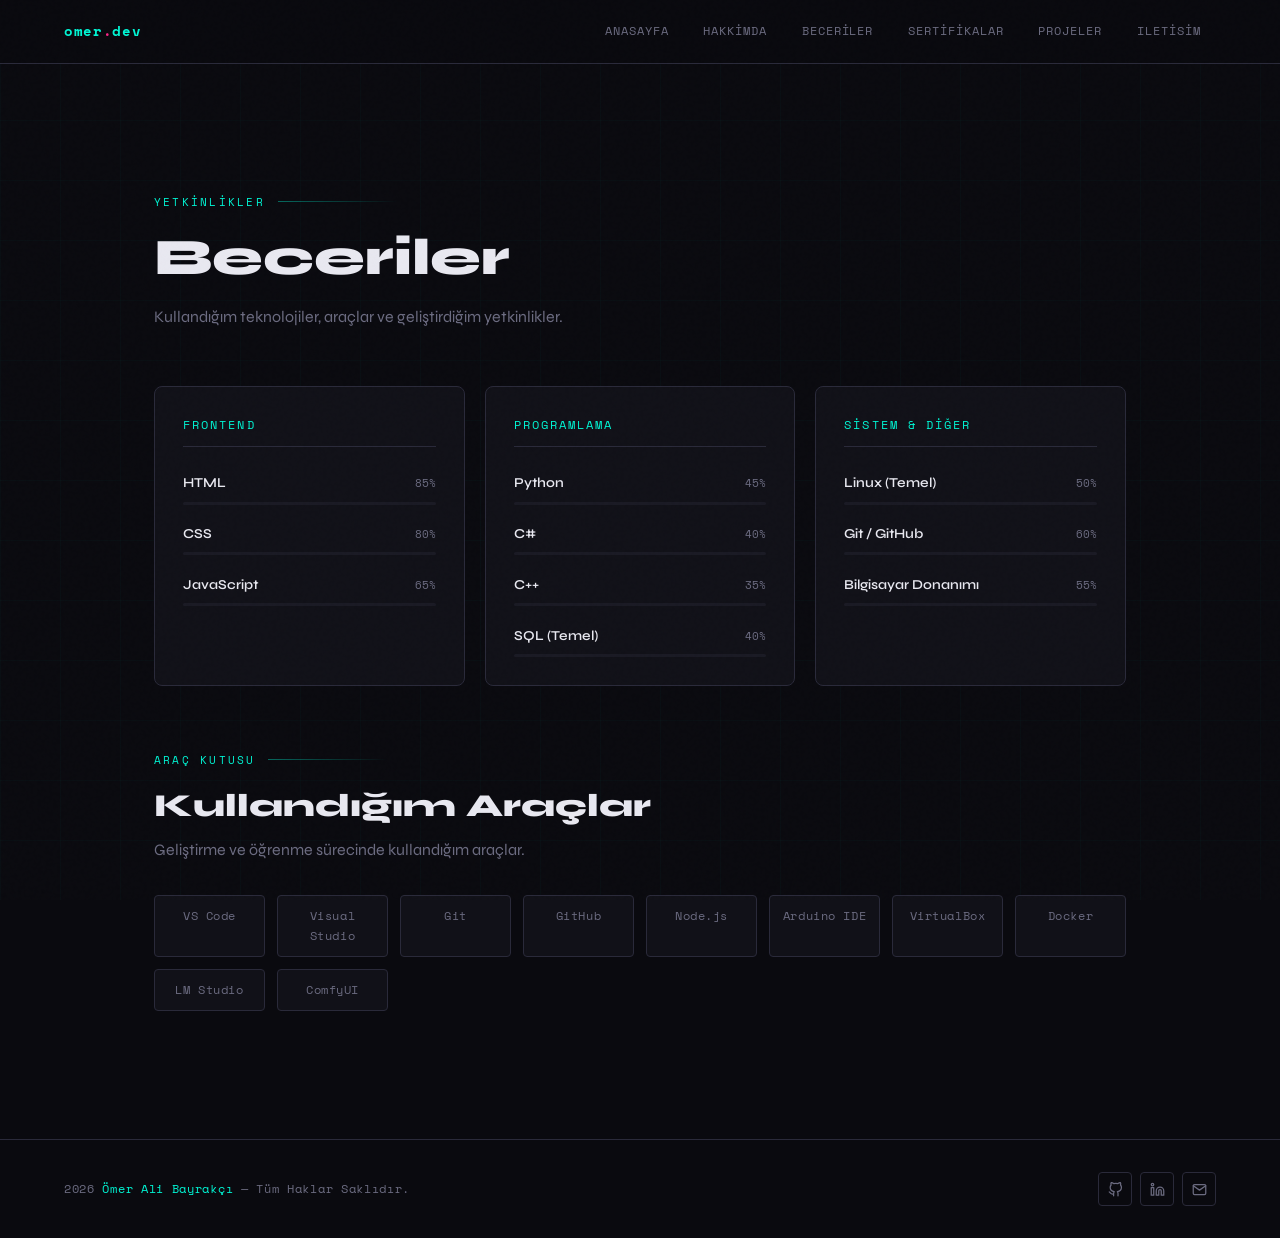
==== beceriler.html @ 3e3be167 "Add files via upload" ====
<!DOCTYPE html>
<html lang="tr">
<head>
  <meta charset="UTF-8" />
  <meta name="viewport" content="width=device-width, initial-scale=1.0" />
  <title>Beceriler — Ömer Ali Bayrakçı</title>
  <link rel="stylesheet" href="style.css" />
</head>
<body>

<nav>
  <a href="index.html" class="nav-logo">omer<span style="color:var(--accent2)">.</span>dev</a>
  <div class="nav-links">
    <a href="index.html">Anasayfa</a>
    <a href="hakkimda.html">Hakkimda</a>
    <a href="beceriler.html">Beceriler</a>
    <a href="sertifikalar.html">Sertifikalar</a>
    <a href="projeler.html">Projeler</a>
    <a href="iletisim.html">Iletisim</a>
  </div>
  <div class="hamburger" role="button" tabindex="0"><span></span><span></span><span></span></div>
</nav>

<main>
  <section class="page-section">
    <p class="section-label">Yetkinlikler</p>
    <h1 class="section-title">Beceriler</h1>
    <p class="section-sub">
      Kullandığım teknolojiler, araçlar ve geliştirdiğim yetkinlikler.
    </p>

    <div class="skills-grid">

      <!-- Frontend -->
      <div class="skill-category fade-up">
        <div class="skill-category-title">Frontend</div>

        <div class="skill-item">
          <div class="skill-header">
            <span class="skill-name">HTML</span>
            <span class="skill-pct">85%</span>
          </div>
          <div class="skill-bar-bg"><div class="skill-bar-fill" data-pct="85"></div></div>
        </div>

        <div class="skill-item">
          <div class="skill-header">
            <span class="skill-name">CSS</span>
            <span class="skill-pct">80%</span>
          </div>
          <div class="skill-bar-bg"><div class="skill-bar-fill" data-pct="80"></div></div>
        </div>

        <div class="skill-item">
          <div class="skill-header">
            <span class="skill-name">JavaScript</span>
            <span class="skill-pct">65%</span>
          </div>
          <div class="skill-bar-bg"><div class="skill-bar-fill" data-pct="65"></div></div>
        </div>

      </div>

      <!-- Backend / Programming -->
      <div class="skill-category fade-up">
        <div class="skill-category-title">Programlama</div>

        <div class="skill-item">
          <div class="skill-header">
            <span class="skill-name">Python</span>
            <span class="skill-pct">45%</span>
          </div>
          <div class="skill-bar-bg"><div class="skill-bar-fill" data-pct="45"></div></div>
        </div>

        <div class="skill-item">
          <div class="skill-header">
            <span class="skill-name">C#</span>
            <span class="skill-pct">40%</span>
          </div>
          <div class="skill-bar-bg"><div class="skill-bar-fill" data-pct="40"></div></div>
        </div>

        <div class="skill-item">
          <div class="skill-header">
            <span class="skill-name">C++</span>
            <span class="skill-pct">35%</span>
          </div>
          <div class="skill-bar-bg"><div class="skill-bar-fill" data-pct="35"></div></div>
        </div>

        <div class="skill-item">
          <div class="skill-header">
            <span class="skill-name">SQL (Temel)</span>
            <span class="skill-pct">40%</span>
          </div>
          <div class="skill-bar-bg"><div class="skill-bar-fill" data-pct="40"></div></div>
        </div>

      </div>

      <!-- Sistem & Diğer -->
      <div class="skill-category fade-up">
        <div class="skill-category-title">Sistem & Diğer</div>

        <div class="skill-item">
          <div class="skill-header">
            <span class="skill-name">Linux (Temel)</span>
            <span class="skill-pct">50%</span>
          </div>
          <div class="skill-bar-bg"><div class="skill-bar-fill" data-pct="50"></div></div>
        </div>

        <div class="skill-item">
          <div class="skill-header">
            <span class="skill-name">Git / GitHub</span>
            <span class="skill-pct">60%</span>
          </div>
          <div class="skill-bar-bg"><div class="skill-bar-fill" data-pct="60"></div></div>
        </div>

        <div class="skill-item">
          <div class="skill-header">
            <span class="skill-name">Bilgisayar Donanımı</span>
            <span class="skill-pct">55%</span>
          </div>
          <div class="skill-bar-bg"><div class="skill-bar-fill" data-pct="55"></div></div>
        </div>

      </div>

    </div>

    <!-- Araç Kutusu -->
    <div style="margin-top:4rem;">
  <p class="section-label">Araç Kutusu</p>
  <h2 class="section-title" style="font-size:clamp(1.4rem,3vw,2rem); margin-bottom:0.75rem;">
    Kullandığım Araçlar
  </h2>
  <p class="section-sub" style="margin-bottom:2rem;">
    Geliştirme ve öğrenme sürecinde kullandığım araçlar.
  </p>

  <div class="tools-grid">

    <div class="tool-pill fade-up">VS Code</div>
    <div class="tool-pill fade-up">Visual Studio</div>
    <div class="tool-pill fade-up">Git</div>
    <div class="tool-pill fade-up">GitHub</div>
    <div class="tool-pill fade-up">Node.js</div>
    <div class="tool-pill fade-up">Arduino IDE</div>
    <div class="tool-pill fade-up">VirtualBox</div>
    <div class="tool-pill fade-up">Docker </div>
    <div class="tool-pill fade-up">LM Studio</div>
    <div class="tool-pill fade-up">ComfyUI</div>

  </div>
    </div>
  </section>
</main>




<footer>
  <span class="footer-copy">2026 <span>Ömer Ali Bayrakçı</span> — Tüm Haklar Saklıdır.</span>
  <div class="footer-socials">
    <a href="https://github.com/1337om3r" class="footer-social-link" aria-label="GitHub">
      <svg viewBox="0 0 24 24" fill="none" stroke="currentColor" stroke-width="2" stroke-linecap="round" stroke-linejoin="round">
        <path d="M9 19c-5 1.5-5-2.5-7-3m14 6v-3.87a3.37 3.37 0 0 0-.94-2.61c3.14-.35 6.44-1.54 6.44-7A5.44 5.44 0 0 0 20 4.77 5.07 5.07 0 0 0 19.91 1S18.73.65 16 2.48a13.38 13.38 0 0 0-7 0C6.27.65 5.09 1 5.09 1A5.07 5.07 0 0 0 5 4.77a5.44 5.44 0 0 0-1.5 3.78c0 5.42 3.3 6.61 6.44 7A3.37 3.37 0 0 0 9 18.13V22"/>
      </svg>
    </a>
    <a href="https://www.linkedin.com/in/%C3%B6mer-bayrak%C3%A7%C4%B1-4884a73b1/" class="footer-social-link" aria-label="LinkedIn">
      <svg viewBox="0 0 24 24" fill="none" stroke="currentColor" stroke-width="2" stroke-linecap="round" stroke-linejoin="round">
        <path d="M16 8a6 6 0 0 1 6 6v7h-4v-7a2 2 0 0 0-2-2 2 2 0 0 0-2 2v7h-4v-7a6 6 0 0 1 6-6z"/><rect x="2" y="9" width="4" height="12"/><circle cx="4" cy="4" r="2"/>
      </svg>
    </a>
    <a href="mailto:omeralibayrakcii@gmail.com" class="footer-social-link" aria-label="Email">
      <svg viewBox="0 0 24 24" fill="none" stroke="currentColor" stroke-width="2" stroke-linecap="round" stroke-linejoin="round">
        <path d="M4 4h16c1.1 0 2 .9 2 2v12c0 1.1-.9 2-2 2H4c-1.1 0-2-.9-2-2V6c0-1.1.9-2 2-2z"/><polyline points="22,6 12,13 2,6"/>
      </svg>
    </a>
  </div>
</footer>

<script src="main.js"></script>
</body>
</html>
---- style.css ----
@import url('https://fonts.googleapis.com/css2?family=Space+Mono:wght@400;700&family=Syne:wght@400;600;700;800&display=swap');

/* ── Variables ─────────────────────────────────────────────── */
:root {
  --bg:        #0a0a0f;
  --bg2:       #111118;
  --bg3:       #1a1a24;
  --border:    #2a2a3a;
  --accent1:   #00f5d4;   /* cyan-mint */
  --accent2:   #f72585;   /* magenta   */
  --accent3:   #7b2fff;   /* violet    */
  --text:      #e8e8f0;
  --muted:     #6b6b80;
  --mono:      'Space Mono', monospace;
  --sans:      'Syne', sans-serif;
  --radius:    4px;
  --transition: 0.25s cubic-bezier(0.4, 0, 0.2, 1);
}

/* ── Reset ─────────────────────────────────────────────────── */
*, *::before, *::after { box-sizing: border-box; margin: 0; padding: 0; }
html { scroll-behavior: smooth; font-size: 16px; }
body {
  background: var(--bg);
  color: var(--text);
  font-family: var(--sans);
  line-height: 1.7;
  min-height: 100vh;
  overflow-x: hidden;
}
a { color: inherit; text-decoration: none; }
img { max-width: 100%; display: block; }
ul { list-style: none; }

/* ── Noise texture overlay ─────────────────────────────────── */
body::before {
  content: '';
  position: fixed;
  inset: 0;
  background-image: url("data:image/svg+xml,%3Csvg viewBox='0 0 256 256' xmlns='http://www.w3.org/2000/svg'%3E%3Cfilter id='noise'%3E%3CfeTurbulence type='fractalNoise' baseFrequency='0.9' numOctaves='4' stitchTiles='stitch'/%3E%3C/filter%3E%3Crect width='100%25' height='100%25' filter='url(%23noise)' opacity='0.035'/%3E%3C/svg%3E");
  pointer-events: none;
  z-index: 9999;
  opacity: 0.4;
}

/* ── Grid lines background ─────────────────────────────────── */
body::after {
  content: '';
  position: fixed;
  inset: 0;
  background-image:
    linear-gradient(rgba(0,245,212,0.025) 1px, transparent 1px),
    linear-gradient(90deg, rgba(0,245,212,0.025) 1px, transparent 1px);
  background-size: 60px 60px;
  pointer-events: none;
  z-index: 0;
}

/* ── Navigation ────────────────────────────────────────────── */
nav {
  position: fixed;
  top: 0;
  left: 0;
  right: 0;
  z-index: 100;
  background: rgba(10,10,15,0.85);
  backdrop-filter: blur(16px);
  -webkit-backdrop-filter: blur(16px);
  border-bottom: 1px solid var(--border);
  padding: 0 clamp(1.5rem, 5vw, 4rem);
  height: 64px;
  display: flex;
  align-items: center;
  justify-content: space-between;
}

.nav-logo {
  font-family: var(--mono);
  font-size: 0.85rem;
  color: var(--accent1);
  letter-spacing: 0.05em;
  font-weight: 700;
}

.nav-links {
  display: flex;
  gap: 0.25rem;
  align-items: center;
}

.nav-links a {
  font-family: var(--mono);
  font-size: 0.75rem;
  letter-spacing: 0.08em;
  text-transform: uppercase;
  color: var(--muted);
  padding: 0.4rem 0.9rem;
  border: 1px solid transparent;
  border-radius: var(--radius);
  transition: var(--transition);
}

.nav-links a:hover,
.nav-links a.active {
  color: var(--accent1);
  border-color: var(--accent1);
  background: rgba(0,245,212,0.05);
}

/* Hamburger */
.hamburger {
  display: none;
  flex-direction: column;
  gap: 5px;
  cursor: pointer;
  padding: 4px;
}
.hamburger span {
  display: block;
  width: 24px;
  height: 2px;
  background: var(--accent1);
  transition: var(--transition);
}

/* ── Page Wrapper ───────────────────────────────────────────── */
main {
  position: relative;
  z-index: 1;
  padding-top: 64px;
}

/* ── Section Base ───────────────────────────────────────────── */
section, .page-section {
  max-width: 1100px;
  margin: 0 auto;
  padding: clamp(4rem, 10vw, 8rem) clamp(1.5rem, 5vw, 4rem);
}

/* ── Section Label ──────────────────────────────────────────── */
.section-label {
  font-family: var(--mono);
  font-size: 0.7rem;
  letter-spacing: 0.2em;
  text-transform: uppercase;
  color: var(--accent1);
  margin-bottom: 1.2rem;
  display: flex;
  align-items: center;
  gap: 0.8rem;
}
.section-label::after {
  content: '';
  flex: 1;
  height: 1px;
  background: linear-gradient(90deg, var(--accent1), transparent);
  max-width: 120px;
  opacity: 0.4;
}

.section-title {
  font-family: var(--sans);
  font-size: clamp(2rem, 5vw, 3.2rem);
  font-weight: 800;
  line-height: 1.1;
  color: var(--text);
  margin-bottom: 1rem;
}

.section-sub {
  color: var(--muted);
  font-size: 1rem;
  max-width: 560px;
  margin-bottom: 3.5rem;
}

/* ── Divider ────────────────────────────────────────────────── */
.divider {
  width: 100%;
  height: 1px;
  background: linear-gradient(90deg, transparent, var(--border), transparent);
}

/* ── Buttons ────────────────────────────────────────────────── */
.btn {
  display: inline-flex;
  align-items: center;
  gap: 0.5rem;
  padding: 0.75rem 1.75rem;
  font-family: var(--mono);
  font-size: 0.8rem;
  letter-spacing: 0.08em;
  text-transform: uppercase;
  border-radius: var(--radius);
  cursor: pointer;
  transition: var(--transition);
  border: 1px solid transparent;
  font-weight: 700;
}

.btn-primary {
  background: var(--accent1);
  color: var(--bg);
  border-color: var(--accent1);
}
.btn-primary:hover {
  background: transparent;
  color: var(--accent1);
  box-shadow: 0 0 20px rgba(0,245,212,0.3);
}

.btn-outline {
  background: transparent;
  color: var(--accent1);
  border-color: var(--accent1);
}
.btn-outline:hover {
  background: rgba(0,245,212,0.08);
  box-shadow: 0 0 20px rgba(0,245,212,0.2);
}

/* ── Cards ──────────────────────────────────────────────────── */
.card {
  background: var(--bg2);
  border: 1px solid var(--border);
  border-radius: 8px;
  padding: 1.75rem;
  transition: var(--transition);
  position: relative;
  overflow: hidden;
}
.card::before {
  content: '';
  position: absolute;
  top: 0; left: 0; right: 0;
  height: 2px;
  background: linear-gradient(90deg, var(--accent1), var(--accent2));
  transform: scaleX(0);
  transform-origin: left;
  transition: transform 0.35s ease;
}
.card:hover {
  border-color: rgba(0,245,212,0.3);
  transform: translateY(-4px);
  box-shadow: 0 16px 40px rgba(0,0,0,0.4), 0 0 40px rgba(0,245,212,0.05);
}
.card:hover::before { transform: scaleX(1); }

/* ── Fade-in animation ──────────────────────────────────────── */
@keyframes fadeUp {
  from { opacity: 0; transform: translateY(24px); }
  to   { opacity: 1; transform: translateY(0); }
}
.fade-up {
  animation: none !important;
  opacity: 1 !important;
  transform: none !important;
}
.fade-up:nth-child(1) { animation-delay: 0.0s; }
.fade-up:nth-child(2) { animation-delay: 0.1s; }
.fade-up:nth-child(3) { animation-delay: 0.2s; }
.fade-up:nth-child(4) { animation-delay: 0.3s; }
.fade-up:nth-child(5) { animation-delay: 0.4s; }
.fade-up:nth-child(6) { animation-delay: 0.5s; }

/* ── Tag pills ──────────────────────────────────────────────── */
.tag {
  display: inline-block;
  font-family: var(--mono);
  font-size: 0.68rem;
  letter-spacing: 0.06em;
  padding: 0.25rem 0.65rem;
  border: 1px solid var(--border);
  border-radius: 999px;
  color: var(--muted);
  transition: var(--transition);
}
.tag:hover, .tag.active {
  border-color: var(--accent1);
  color: var(--accent1);
  background: rgba(0,245,212,0.06);
}

/* ============================================================
   HOME PAGE — hero
   ============================================================ */
.hero {
  min-height: calc(100vh - 64px);
  display: flex;
  flex-direction: column;
  justify-content: center;
  position: relative;
  padding: clamp(3rem, 8vw, 7rem) clamp(1.5rem, 5vw, 4rem);
  max-width: 1100px;
  margin: 0 auto;
}

.hero-eyebrow {
  font-family: var(--mono);
  font-size: 0.75rem;
  letter-spacing: 0.2em;
  color: var(--accent1);
  text-transform: uppercase;
  margin-bottom: 1.5rem;
  display: flex;
  align-items: center;
  gap: 0.75rem;
}
.hero-eyebrow::before {
  content: '';
  display: inline-block;
  width: 32px;
  height: 2px;
  background: var(--accent1);
}

.hero-name {
  font-size: clamp(3rem, 9vw, 7rem);
  font-weight: 800;
  line-height: 0.95;
  letter-spacing: -0.02em;
  margin-bottom: 0.5rem;
}

.hero-name .line1 { color: var(--text); }
.hero-name .line2 {
  -webkit-text-stroke: 2px var(--accent1);
  color: transparent;
}

.hero-role {
  font-family: var(--mono);
  font-size: clamp(0.85rem, 2vw, 1rem);
  color: var(--muted);
  margin-top: 1.75rem;
  margin-bottom: 2.5rem;
}
.hero-role span {
  color: var(--accent2);
}

.hero-cta {
  display: flex;
  gap: 1rem;
  flex-wrap: wrap;
}

/* Scrolling ticker */
.ticker-wrap {
  position: absolute;
  bottom: 3rem;
  left: 0;
  right: 0;
  overflow: hidden;
  border-top: 1px solid var(--border);
  border-bottom: 1px solid var(--border);
  padding: 0.8rem 0;
}
.ticker {
  display: flex;
  gap: 3rem;
  animation: ticker 20s linear infinite;
  white-space: nowrap;
}
.ticker span {
  font-family: var(--mono);
  font-size: 0.7rem;
  letter-spacing: 0.15em;
  color: var(--muted);
  text-transform: uppercase;
}
.ticker span.accent { color: var(--accent1); }
@keyframes ticker {
  from { transform: translateX(0); }
  to   { transform: translateX(-50%); }
}

/* ── Stats row ──────────────────────────────────────────────── */
.stats {
  display: grid;
  grid-template-columns: repeat(auto-fit, minmax(140px, 1fr));
  gap: 1px;
  background: var(--border);
  border: 1px solid var(--border);
  border-radius: 8px;
  overflow: hidden;
  margin-top: 5rem;
}
.stat-item {
  background: var(--bg2);
  padding: 1.5rem 1.75rem;
}
.stat-item .num {
  font-size: 2.2rem;
  font-weight: 800;
  color: var(--accent1);
  line-height: 1;
}
.stat-item .label {
  font-family: var(--mono);
  font-size: 0.68rem;
  color: var(--muted);
  letter-spacing: 0.1em;
  text-transform: uppercase;
  margin-top: 0.35rem;
}

/* ============================================================
   ABOUT PAGE
   ============================================================ */
.about-grid {
  display: grid;
  grid-template-columns: 1fr 1.6fr;
  gap: 4rem;
  align-items: start;
}

.about-photo-wrap {
  position: relative;
}
.about-photo {
  width: 100%;
  aspect-ratio: 3/4;
  object-fit: cover;
  border-radius: 8px;
  filter: grayscale(20%);
  border: 1px solid var(--border);
}
.about-photo-placeholder {
  width: 100%;
  aspect-ratio: 3/4;
  background: var(--bg3);
  border: 1px solid var(--border);
  border-radius: 8px;
  display: flex;
  align-items: center;
  justify-content: center;
  flex-direction: column;
  gap: 0.5rem;
  color: var(--muted);
  font-family: var(--mono);
  font-size: 0.75rem;
  letter-spacing: 0.1em;
}
.about-photo-placeholder svg {
  width: 48px;
  height: 48px;
  stroke: var(--muted);
  opacity: 0.4;
}
.about-photo-frame {
  position: absolute;
  top: 12px; left: 12px;
  width: 100%; height: 100%;
  border: 1px solid var(--accent1);
  border-radius: 8px;
  opacity: 0.25;
  pointer-events: none;
}

.about-text h2 {
  font-size: clamp(1.6rem, 4vw, 2.4rem);
  font-weight: 800;
  margin-bottom: 1.25rem;
  line-height: 1.2;
}
.about-text p {
  color: var(--muted);
  font-size: 0.95rem;
  margin-bottom: 1.25rem;
  line-height: 1.8;
}
.about-text p strong {
  color: var(--text);
  font-weight: 600;
}

.about-details {
  display: grid;
  grid-template-columns: 1fr 1fr;
  gap: 1rem;
  margin-top: 2rem;
}
.detail-item {
  background: var(--bg2);
  border: 1px solid var(--border);
  border-radius: var(--radius);
  padding: 1rem 1.25rem;
}
.detail-item .d-label {
  font-family: var(--mono);
  font-size: 0.65rem;
  letter-spacing: 0.15em;
  color: var(--muted);
  text-transform: uppercase;
  margin-bottom: 0.3rem;
}
.detail-item .d-value {
  font-size: 0.9rem;
  font-weight: 600;
  color: var(--text);
}

/* ============================================================
   SKILLS PAGE
   ============================================================ */
.skills-grid {
  display: grid;
  grid-template-columns: repeat(auto-fill, minmax(300px, 1fr));
  gap: 1.25rem;
}

.skill-category {
  background: var(--bg2);
  border: 1px solid var(--border);
  border-radius: 8px;
  padding: 1.75rem;
  transition: var(--transition);
}
.skill-category:hover {
  border-color: rgba(0,245,212,0.3);
  box-shadow: 0 8px 32px rgba(0,0,0,0.3);
}
.skill-category-title {
  font-family: var(--mono);
  font-size: 0.72rem;
  letter-spacing: 0.18em;
  text-transform: uppercase;
  color: var(--accent1);
  margin-bottom: 1.5rem;
  padding-bottom: 0.75rem;
  border-bottom: 1px solid var(--border);
}

.skill-item {
  margin-bottom: 1.1rem;
}
.skill-item:last-child { margin-bottom: 0; }
.skill-header {
  display: flex;
  justify-content: space-between;
  align-items: center;
  margin-bottom: 0.45rem;
}
.skill-name {
  font-size: 0.85rem;
  font-weight: 600;
}
.skill-pct {
  font-family: var(--mono);
  font-size: 0.7rem;
  color: var(--muted);
}
.skill-bar-bg {
  height: 3px;
  background: var(--bg3);
  border-radius: 99px;
  overflow: hidden;
}
.skill-bar-fill {
  height: 100%;
  border-radius: 99px;
  background: linear-gradient(90deg, var(--accent1), var(--accent3));
  width: 0;
  transition: width 1s cubic-bezier(0.4, 0, 0.2, 1);
}

.tools-grid {
  display: grid;
  grid-template-columns: repeat(auto-fill, minmax(100px, 1fr));
  gap: 0.75rem;
  margin-top: 2rem;
}
.tool-pill {
  background: var(--bg2);
  border: 1px solid var(--border);
  border-radius: var(--radius);
  padding: 0.65rem 0.75rem;
  text-align: center;
  font-family: var(--mono);
  font-size: 0.72rem;
  color: var(--muted);
  letter-spacing: 0.05em;
  transition: var(--transition);
}
.tool-pill:hover {
  border-color: var(--accent1);
  color: var(--accent1);
  background: rgba(0,245,212,0.04);
}

/* ============================================================
   CERTIFICATES PAGE
   ============================================================ */
.cert-grid {
  display: grid;
  grid-template-columns: repeat(auto-fill, minmax(320px, 1fr));
  gap: 1.25rem;
}

.cert-card {
  background: var(--bg2);
  border: 1px solid var(--border);
  border-radius: 8px;
  padding: 1.75rem;
  transition: var(--transition);
  position: relative;
  overflow: hidden;
}
.cert-card::after {
  content: '';
  position: absolute;
  top: -50%;
  right: -50%;
  width: 200%;
  height: 200%;
  background: radial-gradient(circle, rgba(0,245,212,0.04) 0%, transparent 60%);
  pointer-events: none;
}
.cert-card:hover {
  border-color: rgba(0,245,212,0.3);
  transform: translateY(-4px);
  box-shadow: 0 16px 40px rgba(0,0,0,0.35);
}

.cert-issuer {
  font-family: var(--mono);
  font-size: 0.68rem;
  letter-spacing: 0.15em;
  color: var(--accent2);
  text-transform: uppercase;
  margin-bottom: 0.6rem;
}
.cert-title {
  font-size: 1.05rem;
  font-weight: 700;
  margin-bottom: 0.5rem;
  line-height: 1.3;
}
.cert-date {
  font-family: var(--mono);
  font-size: 0.72rem;
  color: var(--muted);
  margin-bottom: 1.25rem;
}
.cert-badge {
  display: inline-flex;
  align-items: center;
  gap: 0.4rem;
  font-family: var(--mono);
  font-size: 0.68rem;
  color: var(--accent1);
  border: 1px solid rgba(0,245,212,0.3);
  border-radius: 99px;
  padding: 0.3rem 0.75rem;
}
.cert-badge::before {
  content: '';
  width: 6px;
  height: 6px;
  background: var(--accent1);
  border-radius: 50%;
  flex-shrink: 0;
}

/* ============================================================
   PROJECTS PAGE
   ============================================================ */
.projects-grid {
  display: grid;
  grid-template-columns: repeat(auto-fill, minmax(340px, 1fr));
  gap: 1.5rem;
}

.project-card {
  background: var(--bg2);
  border: 1px solid var(--border);
  border-radius: 8px;
  overflow: hidden;
  transition: var(--transition);
  display: flex;
  flex-direction: column;
}
.project-card:hover {
  border-color: rgba(0,245,212,0.35);
  transform: translateY(-5px);
  box-shadow: 0 20px 50px rgba(0,0,0,0.45), 0 0 30px rgba(0,245,212,0.06);
}

.project-thumb {
  width: 100%;
  aspect-ratio: 16/9;
  background: linear-gradient(135deg, var(--bg3) 0%, #1c1c2e 100%);
  display: flex;
  align-items: center;
  justify-content: center;
  position: relative;
  overflow: hidden;
}
.project-thumb-pattern {
  position: absolute;
  inset: 0;
  background-image: repeating-linear-gradient(
    45deg,
    rgba(0,245,212,0.04) 0px, rgba(0,245,212,0.04) 1px,
    transparent 1px, transparent 20px
  );
}
.project-thumb-label {
  font-family: var(--mono);
  font-size: 0.72rem;
  letter-spacing: 0.12em;
  color: var(--muted);
  z-index: 1;
}

.project-body {
  padding: 1.5rem;
  flex: 1;
  display: flex;
  flex-direction: column;
}
.project-tags {
  display: flex;
  flex-wrap: wrap;
  gap: 0.4rem;
  margin-bottom: 0.85rem;
}
.project-title {
  font-size: 1.1rem;
  font-weight: 700;
  margin-bottom: 0.6rem;
  line-height: 1.3;
}
.project-desc {
  color: var(--muted);
  font-size: 0.875rem;
  line-height: 1.7;
  flex: 1;
  margin-bottom: 1.25rem;
}
.project-links {
  display: flex;
  gap: 0.75rem;
}
.project-link {
  font-family: var(--mono);
  font-size: 0.72rem;
  letter-spacing: 0.08em;
  color: var(--accent1);
  border: 1px solid rgba(0,245,212,0.3);
  border-radius: var(--radius);
  padding: 0.4rem 0.9rem;
  transition: var(--transition);
}
.project-link:hover {
  background: rgba(0,245,212,0.08);
}
.project-link.gh {
  color: var(--muted);
  border-color: var(--border);
}
.project-link.gh:hover {
  color: var(--text);
  border-color: var(--muted);
}

/* ============================================================
   CONTACT PAGE
   ============================================================ */
.contact-layout {
  display: grid;
  grid-template-columns: 1fr 1.4fr;
  gap: 4rem;
  align-items: start;
}

.contact-info h2 {
  font-size: clamp(1.6rem, 4vw, 2.4rem);
  font-weight: 800;
  line-height: 1.2;
  margin-bottom: 1rem;
}
.contact-info p {
  color: var(--muted);
  font-size: 0.925rem;
  line-height: 1.8;
  margin-bottom: 2rem;
}

.contact-links {
  display: flex;
  flex-direction: column;
  gap: 0.75rem;
}
.contact-link-item {
  display: flex;
  align-items: center;
  gap: 1rem;
  background: var(--bg2);
  border: 1px solid var(--border);
  border-radius: var(--radius);
  padding: 1rem 1.25rem;
  transition: var(--transition);
}
.contact-link-item:hover {
  border-color: rgba(0,245,212,0.3);
  background: rgba(0,245,212,0.03);
}
.contact-link-icon {
  width: 36px;
  height: 36px;
  border: 1px solid var(--border);
  border-radius: var(--radius);
  display: flex;
  align-items: center;
  justify-content: center;
  flex-shrink: 0;
  color: var(--accent1);
}
.contact-link-icon svg { width: 16px; height: 16px; }
.contact-link-label {
  font-family: var(--mono);
  font-size: 0.68rem;
  color: var(--muted);
  letter-spacing: 0.1em;
  text-transform: uppercase;
  margin-bottom: 0.15rem;
}
.contact-link-value {
  font-size: 0.875rem;
  font-weight: 600;
}

/* Contact form */
.contact-form {
  background: var(--bg2);
  border: 1px solid var(--border);
  border-radius: 8px;
  padding: 2rem;
}

.form-row {
  display: grid;
  grid-template-columns: 1fr 1fr;
  gap: 1rem;
}

.form-group {
  margin-bottom: 1.25rem;
}
.form-group label {
  display: block;
  font-family: var(--mono);
  font-size: 0.68rem;
  letter-spacing: 0.12em;
  text-transform: uppercase;
  color: var(--muted);
  margin-bottom: 0.5rem;
}
.form-group input,
.form-group textarea,
.form-group select {
  width: 100%;
  background: var(--bg);
  border: 1px solid var(--border);
  border-radius: var(--radius);
  color: var(--text);
  font-family: var(--sans);
  font-size: 0.9rem;
  padding: 0.75rem 1rem;
  transition: var(--transition);
  outline: none;
  appearance: none;
}
.form-group input:focus,
.form-group textarea:focus,
.form-group select:focus {
  border-color: var(--accent1);
  box-shadow: 0 0 0 3px rgba(0,245,212,0.08);
}
.form-group textarea {
  resize: vertical;
  min-height: 130px;
}

.form-submit {
  width: 100%;
  justify-content: center;
}

.form-success {
  display: none;
  text-align: center;
  padding: 2rem;
  font-family: var(--mono);
  font-size: 0.85rem;
  color: var(--accent1);
}

/* ============================================================
   FOOTER
   ============================================================ */
footer {
  position: relative;
  z-index: 1;
  border-top: 1px solid var(--border);
  padding: 2rem clamp(1.5rem, 5vw, 4rem);
  display: flex;
  align-items: center;
  justify-content: space-between;
  flex-wrap: wrap;
  gap: 1rem;
}
.footer-copy {
  font-family: var(--mono);
  font-size: 0.72rem;
  color: var(--muted);
  letter-spacing: 0.06em;
}
.footer-copy span { color: var(--accent1); }
.footer-socials {
  display: flex;
  gap: 0.5rem;
}
.footer-social-link {
  width: 34px;
  height: 34px;
  border: 1px solid var(--border);
  border-radius: var(--radius);
  display: flex;
  align-items: center;
  justify-content: center;
  color: var(--muted);
  transition: var(--transition);
}
.footer-social-link svg { width: 15px; height: 15px; }
.footer-social-link:hover {
  border-color: var(--accent1);
  color: var(--accent1);
}

/* ============================================================
   RESPONSIVE
   ============================================================ */
@media (max-width: 768px) {
  .nav-links { display: none; }
  .nav-links.open {
    display: flex;
    flex-direction: column;
    position: fixed;
    top: 64px; left: 0; right: 0;
    background: var(--bg);
    border-bottom: 1px solid var(--border);
    padding: 1rem 1.5rem 1.5rem;
    gap: 0.5rem;
    z-index: 99;
  }
  .hamburger { display: flex; }

  .about-grid,
  .contact-layout { grid-template-columns: 1fr; }
  .form-row { grid-template-columns: 1fr; }

  .hero-name { font-size: clamp(3.5rem, 15vw, 7rem); }
  .ticker-wrap { display: none; }

  .about-photo-wrap { max-width: 280px; }
  .about-details { grid-template-columns: 1fr; }
}

@media (max-width: 480px) {
  .skills-grid,
  .cert-grid,
  .projects-grid { grid-template-columns: 1fr; }
  .stats { grid-template-columns: repeat(2, 1fr); }
}
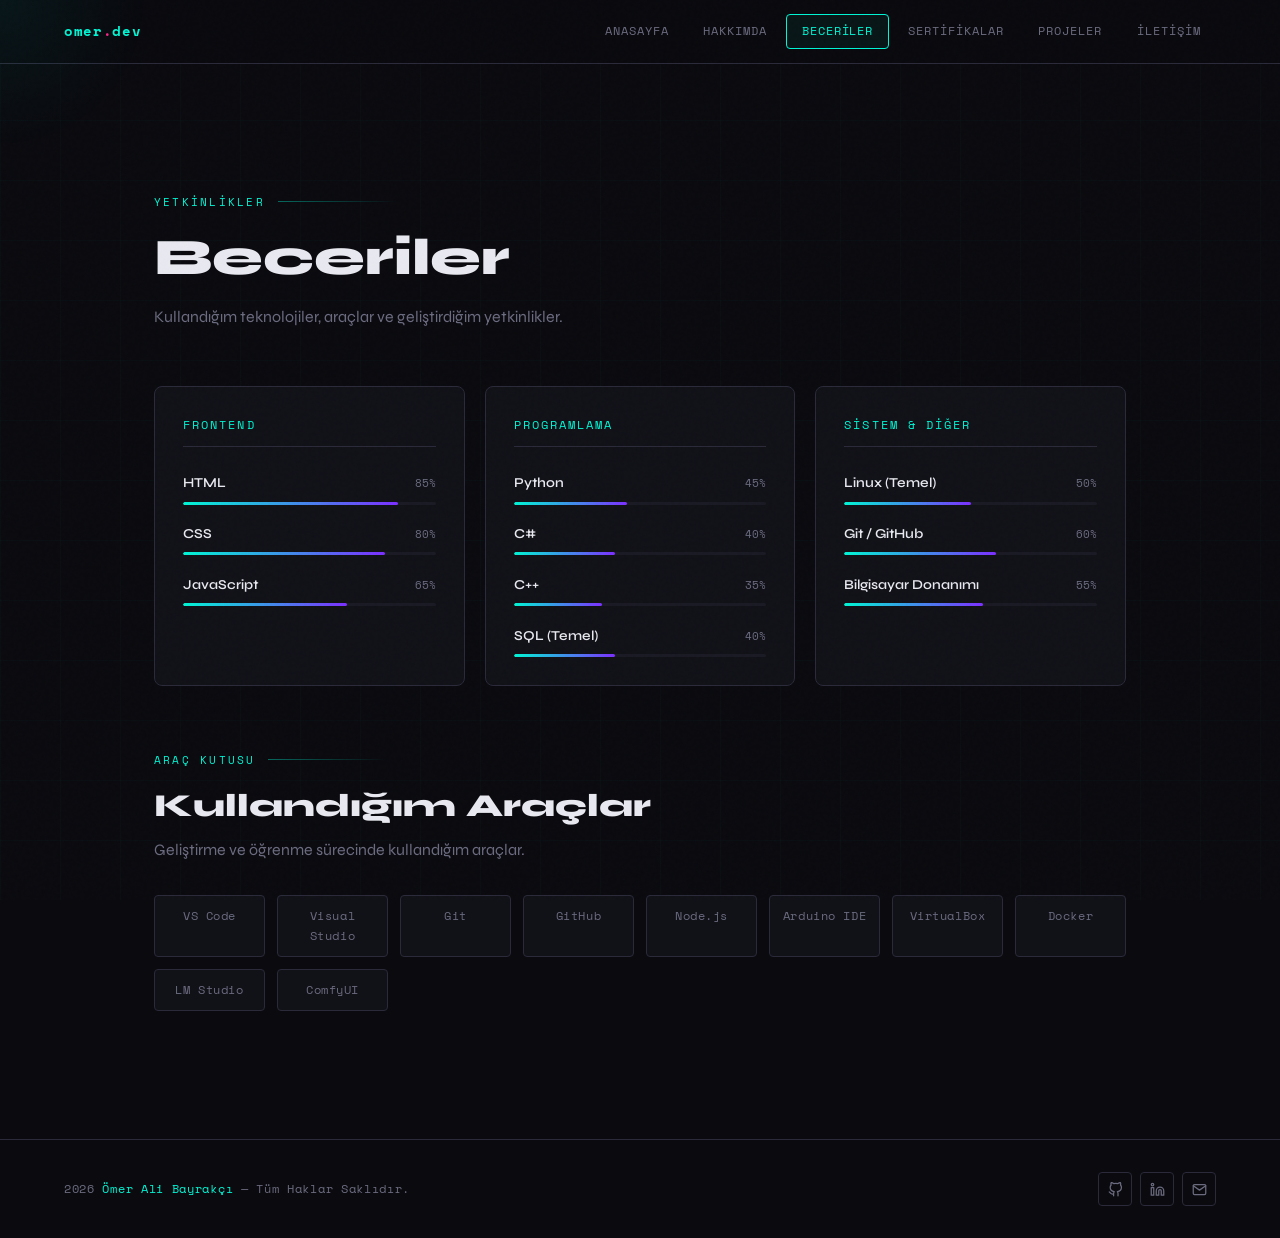
==== commit 008075a1: "Add files via upload" ====
--- a/beceriler.html
+++ b/beceriler.html
@@ -1,4 +1,4 @@
-<!DOCTYPE html>
+﻿<!DOCTYPE html>
 <html lang="tr">
 <head>
   <meta charset="UTF-8" />
@@ -12,11 +12,11 @@
   <a href="index.html" class="nav-logo">omer<span style="color:var(--accent2)">.</span>dev</a>
   <div class="nav-links">
     <a href="index.html">Anasayfa</a>
-    <a href="hakkimda.html">Hakkimda</a>
+    <a href="hakkimda.html">Hakkımda</a>
     <a href="beceriler.html">Beceriler</a>
     <a href="sertifikalar.html">Sertifikalar</a>
     <a href="projeler.html">Projeler</a>
-    <a href="iletisim.html">Iletisim</a>
+    <a href="iletisim.html">İletişim</a>
   </div>
   <div class="hamburger" role="button" tabindex="0"><span></span><span></span><span></span></div>
 </nav>
@@ -186,3 +186,4 @@
 <script src="main.js"></script>
 </body>
 </html>
+
--- a/style.css
+++ b/style.css
@@ -1,711 +1,711 @@
-@import url('https://fonts.googleapis.com/css2?family=Space+Mono:wght@400;700&family=Syne:wght@400;600;700;800&display=swap');
-
-/* ── Variables ─────────────────────────────────────────────── */
-:root {
-  --bg:        #0a0a0f;
-  --bg2:       #111118;
-  --bg3:       #1a1a24;
-  --border:    #2a2a3a;
-  --accent1:   #00f5d4;   /* cyan-mint */
-  --accent2:   #f72585;   /* magenta   */
-  --accent3:   #7b2fff;   /* violet    */
-  --text:      #e8e8f0;
-  --muted:     #6b6b80;
-  --mono:      'Space Mono', monospace;
-  --sans:      'Syne', sans-serif;
-  --radius:    4px;
-  --transition: 0.25s cubic-bezier(0.4, 0, 0.2, 1);
-}
-
-/* ── Reset ─────────────────────────────────────────────────── */
-*, *::before, *::after { box-sizing: border-box; margin: 0; padding: 0; }
-html { scroll-behavior: smooth; font-size: 16px; }
-body {
-  background: var(--bg);
-  color: var(--text);
-  font-family: var(--sans);
-  line-height: 1.7;
-  min-height: 100vh;
-  overflow-x: hidden;
-}
-a { color: inherit; text-decoration: none; }
-img { max-width: 100%; display: block; }
-ul { list-style: none; }
-
-/* ── Noise texture overlay ─────────────────────────────────── */
-body::before {
-  content: '';
-  position: fixed;
-  inset: 0;
-  background-image: url("data:image/svg+xml,%3Csvg viewBox='0 0 256 256' xmlns='http://www.w3.org/2000/svg'%3E%3Cfilter id='noise'%3E%3CfeTurbulence type='fractalNoise' baseFrequency='0.9' numOctaves='4' stitchTiles='stitch'/%3E%3C/filter%3E%3Crect width='100%25' height='100%25' filter='url(%23noise)' opacity='0.035'/%3E%3C/svg%3E");
-  pointer-events: none;
-  z-index: 9999;
-  opacity: 0.4;
-}
-
-/* ── Grid lines background ─────────────────────────────────── */
-body::after {
-  content: '';
-  position: fixed;
-  inset: 0;
-  background-image:
-    linear-gradient(rgba(0,245,212,0.025) 1px, transparent 1px),
-    linear-gradient(90deg, rgba(0,245,212,0.025) 1px, transparent 1px);
-  background-size: 60px 60px;
-  pointer-events: none;
-  z-index: 0;
-}
-
-/* ── Navigation ────────────────────────────────────────────── */
-nav {
-  position: fixed;
-  top: 0;
-  left: 0;
-  right: 0;
-  z-index: 100;
-  background: rgba(10,10,15,0.85);
-  backdrop-filter: blur(16px);
-  -webkit-backdrop-filter: blur(16px);
-  border-bottom: 1px solid var(--border);
-  padding: 0 clamp(1.5rem, 5vw, 4rem);
-  height: 64px;
-  display: flex;
-  align-items: center;
-  justify-content: space-between;
-}
-
-.nav-logo {
-  font-family: var(--mono);
-  font-size: 0.85rem;
-  color: var(--accent1);
-  letter-spacing: 0.05em;
-  font-weight: 700;
-}
-
-.nav-links {
-  display: flex;
-  gap: 0.25rem;
-  align-items: center;
-}
-
-.nav-links a {
-  font-family: var(--mono);
-  font-size: 0.75rem;
-  letter-spacing: 0.08em;
-  text-transform: uppercase;
-  color: var(--muted);
-  padding: 0.4rem 0.9rem;
-  border: 1px solid transparent;
-  border-radius: var(--radius);
-  transition: var(--transition);
-}
-
-.nav-links a:hover,
-.nav-links a.active {
-  color: var(--accent1);
-  border-color: var(--accent1);
-  background: rgba(0,245,212,0.05);
-}
-
-/* Hamburger */
-.hamburger {
-  display: none;
-  flex-direction: column;
-  gap: 5px;
-  cursor: pointer;
-  padding: 4px;
-}
-.hamburger span {
-  display: block;
-  width: 24px;
-  height: 2px;
-  background: var(--accent1);
-  transition: var(--transition);
-}
-
-/* ── Page Wrapper ───────────────────────────────────────────── */
-main {
-  position: relative;
-  z-index: 1;
-  padding-top: 64px;
-}
-
-/* ── Section Base ───────────────────────────────────────────── */
-section, .page-section {
-  max-width: 1100px;
-  margin: 0 auto;
-  padding: clamp(4rem, 10vw, 8rem) clamp(1.5rem, 5vw, 4rem);
-}
-
-/* ── Section Label ──────────────────────────────────────────── */
-.section-label {
-  font-family: var(--mono);
-  font-size: 0.7rem;
-  letter-spacing: 0.2em;
-  text-transform: uppercase;
-  color: var(--accent1);
-  margin-bottom: 1.2rem;
-  display: flex;
-  align-items: center;
-  gap: 0.8rem;
-}
-.section-label::after {
-  content: '';
-  flex: 1;
-  height: 1px;
-  background: linear-gradient(90deg, var(--accent1), transparent);
-  max-width: 120px;
-  opacity: 0.4;
-}
-
-.section-title {
-  font-family: var(--sans);
-  font-size: clamp(2rem, 5vw, 3.2rem);
-  font-weight: 800;
-  line-height: 1.1;
-  color: var(--text);
-  margin-bottom: 1rem;
-}
-
-.section-sub {
-  color: var(--muted);
-  font-size: 1rem;
-  max-width: 560px;
-  margin-bottom: 3.5rem;
-}
-
-/* ── Divider ────────────────────────────────────────────────── */
-.divider {
-  width: 100%;
-  height: 1px;
-  background: linear-gradient(90deg, transparent, var(--border), transparent);
-}
-
-/* ── Buttons ────────────────────────────────────────────────── */
-.btn {
-  display: inline-flex;
-  align-items: center;
-  gap: 0.5rem;
-  padding: 0.75rem 1.75rem;
-  font-family: var(--mono);
-  font-size: 0.8rem;
-  letter-spacing: 0.08em;
-  text-transform: uppercase;
-  border-radius: var(--radius);
-  cursor: pointer;
-  transition: var(--transition);
-  border: 1px solid transparent;
-  font-weight: 700;
-}
-
-.btn-primary {
-  background: var(--accent1);
-  color: var(--bg);
-  border-color: var(--accent1);
-}
-.btn-primary:hover {
-  background: transparent;
-  color: var(--accent1);
-  box-shadow: 0 0 20px rgba(0,245,212,0.3);
-}
-
-.btn-outline {
-  background: transparent;
-  color: var(--accent1);
-  border-color: var(--accent1);
-}
-.btn-outline:hover {
-  background: rgba(0,245,212,0.08);
-  box-shadow: 0 0 20px rgba(0,245,212,0.2);
-}
-
-/* ── Cards ──────────────────────────────────────────────────── */
-.card {
-  background: var(--bg2);
-  border: 1px solid var(--border);
-  border-radius: 8px;
-  padding: 1.75rem;
-  transition: var(--transition);
-  position: relative;
-  overflow: hidden;
-}
-.card::before {
-  content: '';
-  position: absolute;
-  top: 0; left: 0; right: 0;
-  height: 2px;
-  background: linear-gradient(90deg, var(--accent1), var(--accent2));
-  transform: scaleX(0);
-  transform-origin: left;
-  transition: transform 0.35s ease;
-}
-.card:hover {
-  border-color: rgba(0,245,212,0.3);
-  transform: translateY(-4px);
-  box-shadow: 0 16px 40px rgba(0,0,0,0.4), 0 0 40px rgba(0,245,212,0.05);
-}
-.card:hover::before { transform: scaleX(1); }
-
-/* ── Fade-in animation ──────────────────────────────────────── */
-@keyframes fadeUp {
-  from { opacity: 0; transform: translateY(24px); }
-  to   { opacity: 1; transform: translateY(0); }
-}
-.fade-up {
-  animation: none !important;
-  opacity: 1 !important;
-  transform: none !important;
-}
-.fade-up:nth-child(1) { animation-delay: 0.0s; }
-.fade-up:nth-child(2) { animation-delay: 0.1s; }
-.fade-up:nth-child(3) { animation-delay: 0.2s; }
-.fade-up:nth-child(4) { animation-delay: 0.3s; }
-.fade-up:nth-child(5) { animation-delay: 0.4s; }
-.fade-up:nth-child(6) { animation-delay: 0.5s; }
-
-/* ── Tag pills ──────────────────────────────────────────────── */
-.tag {
-  display: inline-block;
-  font-family: var(--mono);
-  font-size: 0.68rem;
-  letter-spacing: 0.06em;
-  padding: 0.25rem 0.65rem;
-  border: 1px solid var(--border);
-  border-radius: 999px;
-  color: var(--muted);
-  transition: var(--transition);
-}
-.tag:hover, .tag.active {
-  border-color: var(--accent1);
-  color: var(--accent1);
-  background: rgba(0,245,212,0.06);
-}
-
-/* ============================================================
-   HOME PAGE — hero
-   ============================================================ */
-.hero {
-  min-height: calc(100vh - 64px);
-  display: flex;
-  flex-direction: column;
-  justify-content: center;
-  position: relative;
-  padding: clamp(3rem, 8vw, 7rem) clamp(1.5rem, 5vw, 4rem);
-  max-width: 1100px;
-  margin: 0 auto;
-}
-
-.hero-eyebrow {
-  font-family: var(--mono);
-  font-size: 0.75rem;
-  letter-spacing: 0.2em;
-  color: var(--accent1);
-  text-transform: uppercase;
-  margin-bottom: 1.5rem;
-  display: flex;
-  align-items: center;
-  gap: 0.75rem;
-}
-.hero-eyebrow::before {
-  content: '';
-  display: inline-block;
-  width: 32px;
-  height: 2px;
-  background: var(--accent1);
-}
-
-.hero-name {
-  font-size: clamp(3rem, 9vw, 7rem);
-  font-weight: 800;
-  line-height: 0.95;
-  letter-spacing: -0.02em;
-  margin-bottom: 0.5rem;
-}
-
-.hero-name .line1 { color: var(--text); }
-.hero-name .line2 {
-  -webkit-text-stroke: 2px var(--accent1);
-  color: transparent;
-}
-
-.hero-role {
-  font-family: var(--mono);
-  font-size: clamp(0.85rem, 2vw, 1rem);
-  color: var(--muted);
-  margin-top: 1.75rem;
-  margin-bottom: 2.5rem;
-}
-.hero-role span {
-  color: var(--accent2);
-}
-
-.hero-cta {
-  display: flex;
-  gap: 1rem;
-  flex-wrap: wrap;
-}
-
-/* Scrolling ticker */
-.ticker-wrap {
-  position: absolute;
-  bottom: 3rem;
-  left: 0;
-  right: 0;
-  overflow: hidden;
-  border-top: 1px solid var(--border);
-  border-bottom: 1px solid var(--border);
-  padding: 0.8rem 0;
-}
-.ticker {
-  display: flex;
-  gap: 3rem;
-  animation: ticker 20s linear infinite;
-  white-space: nowrap;
-}
-.ticker span {
-  font-family: var(--mono);
-  font-size: 0.7rem;
-  letter-spacing: 0.15em;
-  color: var(--muted);
-  text-transform: uppercase;
-}
-.ticker span.accent { color: var(--accent1); }
-@keyframes ticker {
-  from { transform: translateX(0); }
-  to   { transform: translateX(-50%); }
-}
-
-/* ── Stats row ──────────────────────────────────────────────── */
-.stats {
-  display: grid;
-  grid-template-columns: repeat(auto-fit, minmax(140px, 1fr));
-  gap: 1px;
-  background: var(--border);
-  border: 1px solid var(--border);
-  border-radius: 8px;
-  overflow: hidden;
-  margin-top: 5rem;
-}
-.stat-item {
-  background: var(--bg2);
-  padding: 1.5rem 1.75rem;
-}
-.stat-item .num {
-  font-size: 2.2rem;
-  font-weight: 800;
-  color: var(--accent1);
-  line-height: 1;
-}
-.stat-item .label {
-  font-family: var(--mono);
-  font-size: 0.68rem;
-  color: var(--muted);
-  letter-spacing: 0.1em;
-  text-transform: uppercase;
-  margin-top: 0.35rem;
-}
-
-/* ============================================================
-   ABOUT PAGE
-   ============================================================ */
-.about-grid {
-  display: grid;
-  grid-template-columns: 1fr 1.6fr;
-  gap: 4rem;
-  align-items: start;
-}
-
-.about-photo-wrap {
-  position: relative;
-}
-.about-photo {
-  width: 100%;
-  aspect-ratio: 3/4;
-  object-fit: cover;
-  border-radius: 8px;
-  filter: grayscale(20%);
-  border: 1px solid var(--border);
-}
-.about-photo-placeholder {
-  width: 100%;
-  aspect-ratio: 3/4;
-  background: var(--bg3);
-  border: 1px solid var(--border);
-  border-radius: 8px;
-  display: flex;
-  align-items: center;
-  justify-content: center;
-  flex-direction: column;
-  gap: 0.5rem;
-  color: var(--muted);
-  font-family: var(--mono);
-  font-size: 0.75rem;
-  letter-spacing: 0.1em;
-}
-.about-photo-placeholder svg {
-  width: 48px;
-  height: 48px;
-  stroke: var(--muted);
-  opacity: 0.4;
-}
-.about-photo-frame {
-  position: absolute;
-  top: 12px; left: 12px;
-  width: 100%; height: 100%;
-  border: 1px solid var(--accent1);
-  border-radius: 8px;
-  opacity: 0.25;
-  pointer-events: none;
-}
-
-.about-text h2 {
-  font-size: clamp(1.6rem, 4vw, 2.4rem);
-  font-weight: 800;
-  margin-bottom: 1.25rem;
-  line-height: 1.2;
-}
-.about-text p {
-  color: var(--muted);
-  font-size: 0.95rem;
-  margin-bottom: 1.25rem;
-  line-height: 1.8;
-}
-.about-text p strong {
-  color: var(--text);
-  font-weight: 600;
-}
-
-.about-details {
-  display: grid;
-  grid-template-columns: 1fr 1fr;
-  gap: 1rem;
-  margin-top: 2rem;
-}
-.detail-item {
-  background: var(--bg2);
-  border: 1px solid var(--border);
-  border-radius: var(--radius);
-  padding: 1rem 1.25rem;
-}
-.detail-item .d-label {
-  font-family: var(--mono);
-  font-size: 0.65rem;
-  letter-spacing: 0.15em;
-  color: var(--muted);
-  text-transform: uppercase;
-  margin-bottom: 0.3rem;
-}
-.detail-item .d-value {
-  font-size: 0.9rem;
-  font-weight: 600;
-  color: var(--text);
-}
-
-/* ============================================================
-   SKILLS PAGE
-   ============================================================ */
-.skills-grid {
-  display: grid;
-  grid-template-columns: repeat(auto-fill, minmax(300px, 1fr));
-  gap: 1.25rem;
-}
-
-.skill-category {
-  background: var(--bg2);
-  border: 1px solid var(--border);
-  border-radius: 8px;
-  padding: 1.75rem;
-  transition: var(--transition);
-}
-.skill-category:hover {
-  border-color: rgba(0,245,212,0.3);
-  box-shadow: 0 8px 32px rgba(0,0,0,0.3);
-}
-.skill-category-title {
-  font-family: var(--mono);
-  font-size: 0.72rem;
-  letter-spacing: 0.18em;
-  text-transform: uppercase;
-  color: var(--accent1);
-  margin-bottom: 1.5rem;
-  padding-bottom: 0.75rem;
-  border-bottom: 1px solid var(--border);
-}
-
-.skill-item {
-  margin-bottom: 1.1rem;
-}
-.skill-item:last-child { margin-bottom: 0; }
-.skill-header {
-  display: flex;
-  justify-content: space-between;
-  align-items: center;
-  margin-bottom: 0.45rem;
-}
-.skill-name {
-  font-size: 0.85rem;
-  font-weight: 600;
-}
-.skill-pct {
-  font-family: var(--mono);
-  font-size: 0.7rem;
-  color: var(--muted);
-}
-.skill-bar-bg {
-  height: 3px;
-  background: var(--bg3);
-  border-radius: 99px;
-  overflow: hidden;
-}
-.skill-bar-fill {
-  height: 100%;
-  border-radius: 99px;
-  background: linear-gradient(90deg, var(--accent1), var(--accent3));
-  width: 0;
-  transition: width 1s cubic-bezier(0.4, 0, 0.2, 1);
-}
-
-.tools-grid {
-  display: grid;
-  grid-template-columns: repeat(auto-fill, minmax(100px, 1fr));
-  gap: 0.75rem;
-  margin-top: 2rem;
-}
-.tool-pill {
-  background: var(--bg2);
-  border: 1px solid var(--border);
-  border-radius: var(--radius);
-  padding: 0.65rem 0.75rem;
-  text-align: center;
-  font-family: var(--mono);
-  font-size: 0.72rem;
-  color: var(--muted);
-  letter-spacing: 0.05em;
-  transition: var(--transition);
-}
-.tool-pill:hover {
-  border-color: var(--accent1);
-  color: var(--accent1);
-  background: rgba(0,245,212,0.04);
-}
-
-/* ============================================================
-   CERTIFICATES PAGE
-   ============================================================ */
-.cert-grid {
-  display: grid;
-  grid-template-columns: repeat(auto-fill, minmax(320px, 1fr));
-  gap: 1.25rem;
-}
-
-.cert-card {
-  background: var(--bg2);
-  border: 1px solid var(--border);
-  border-radius: 8px;
-  padding: 1.75rem;
-  transition: var(--transition);
-  position: relative;
-  overflow: hidden;
-}
-.cert-card::after {
-  content: '';
-  position: absolute;
-  top: -50%;
-  right: -50%;
-  width: 200%;
-  height: 200%;
-  background: radial-gradient(circle, rgba(0,245,212,0.04) 0%, transparent 60%);
-  pointer-events: none;
-}
-.cert-card:hover {
-  border-color: rgba(0,245,212,0.3);
-  transform: translateY(-4px);
-  box-shadow: 0 16px 40px rgba(0,0,0,0.35);
-}
-
-.cert-issuer {
-  font-family: var(--mono);
-  font-size: 0.68rem;
-  letter-spacing: 0.15em;
-  color: var(--accent2);
-  text-transform: uppercase;
-  margin-bottom: 0.6rem;
-}
-.cert-title {
-  font-size: 1.05rem;
-  font-weight: 700;
-  margin-bottom: 0.5rem;
-  line-height: 1.3;
-}
-.cert-date {
-  font-family: var(--mono);
-  font-size: 0.72rem;
-  color: var(--muted);
-  margin-bottom: 1.25rem;
-}
-.cert-badge {
-  display: inline-flex;
-  align-items: center;
-  gap: 0.4rem;
-  font-family: var(--mono);
-  font-size: 0.68rem;
-  color: var(--accent1);
-  border: 1px solid rgba(0,245,212,0.3);
-  border-radius: 99px;
-  padding: 0.3rem 0.75rem;
-}
-.cert-badge::before {
-  content: '';
-  width: 6px;
-  height: 6px;
-  background: var(--accent1);
-  border-radius: 50%;
-  flex-shrink: 0;
-}
-
-/* ============================================================
-   PROJECTS PAGE
-   ============================================================ */
-.projects-grid {
-  display: grid;
-  grid-template-columns: repeat(auto-fill, minmax(340px, 1fr));
-  gap: 1.5rem;
-}
-
-.project-card {
-  background: var(--bg2);
-  border: 1px solid var(--border);
-  border-radius: 8px;
-  overflow: hidden;
-  transition: var(--transition);
-  display: flex;
-  flex-direction: column;
-}
-.project-card:hover {
-  border-color: rgba(0,245,212,0.35);
-  transform: translateY(-5px);
-  box-shadow: 0 20px 50px rgba(0,0,0,0.45), 0 0 30px rgba(0,245,212,0.06);
-}
-
-.project-thumb {
-  width: 100%;
-  aspect-ratio: 16/9;
-  background: linear-gradient(135deg, var(--bg3) 0%, #1c1c2e 100%);
-  display: flex;
-  align-items: center;
-  justify-content: center;
-  position: relative;
-  overflow: hidden;
-}
-.project-thumb-pattern {
-  position: absolute;
-  inset: 0;
-  background-image: repeating-linear-gradient(
-    45deg,
-    rgba(0,245,212,0.04) 0px, rgba(0,245,212,0.04) 1px,
-    transparent 1px, transparent 20px
-  );
-}
+@import url('https://fonts.googleapis.com/css2?family=Space+Mono:wght@400;700&family=Syne:wght@400;600;700;800&display=swap');
+
+/* ── Variables ─────────────────────────────────────────────── */
+:root {
+  --bg:        #0a0a0f;
+  --bg2:       #111118;
+  --bg3:       #1a1a24;
+  --border:    #2a2a3a;
+  --accent1:   #00f5d4;   /* cyan-mint */
+  --accent2:   #f72585;   /* magenta   */
+  --accent3:   #7b2fff;   /* violet    */
+  --text:      #e8e8f0;
+  --muted:     #6b6b80;
+  --mono:      'Space Mono', monospace;
+  --sans:      'Syne', sans-serif;
+  --radius:    4px;
+  --transition: 0.25s cubic-bezier(0.4, 0, 0.2, 1);
+}
+
+/* ── Reset ─────────────────────────────────────────────────── */
+*, *::before, *::after { box-sizing: border-box; margin: 0; padding: 0; }
+html { scroll-behavior: smooth; font-size: 16px; }
+body {
+  background: var(--bg);
+  color: var(--text);
+  font-family: var(--sans);
+  line-height: 1.7;
+  min-height: 100vh;
+  overflow-x: hidden;
+}
+a { color: inherit; text-decoration: none; }
+img { max-width: 100%; display: block; }
+ul { list-style: none; }
+
+/* ── Noise texture overlay ─────────────────────────────────── */
+body::before {
+  content: '';
+  position: fixed;
+  inset: 0;
+  background-image: url("data:image/svg+xml,%3Csvg viewBox='0 0 256 256' xmlns='http://www.w3.org/2000/svg'%3E%3Cfilter id='noise'%3E%3CfeTurbulence type='fractalNoise' baseFrequency='0.9' numOctaves='4' stitchTiles='stitch'/%3E%3C/filter%3E%3Crect width='100%25' height='100%25' filter='url(%23noise)' opacity='0.035'/%3E%3C/svg%3E");
+  pointer-events: none;
+  z-index: 9999;
+  opacity: 0.4;
+}
+
+/* ── Grid lines background ─────────────────────────────────── */
+body::after {
+  content: '';
+  position: fixed;
+  inset: 0;
+  background-image:
+    linear-gradient(rgba(0,245,212,0.025) 1px, transparent 1px),
+    linear-gradient(90deg, rgba(0,245,212,0.025) 1px, transparent 1px);
+  background-size: 60px 60px;
+  pointer-events: none;
+  z-index: 0;
+}
+
+/* ── Navigation ────────────────────────────────────────────── */
+nav {
+  position: fixed;
+  top: 0;
+  left: 0;
+  right: 0;
+  z-index: 100;
+  background: rgba(10,10,15,0.85);
+  backdrop-filter: blur(16px);
+  -webkit-backdrop-filter: blur(16px);
+  border-bottom: 1px solid var(--border);
+  padding: 0 clamp(1.5rem, 5vw, 4rem);
+  height: 64px;
+  display: flex;
+  align-items: center;
+  justify-content: space-between;
+}
+
+.nav-logo {
+  font-family: var(--mono);
+  font-size: 0.85rem;
+  color: var(--accent1);
+  letter-spacing: 0.05em;
+  font-weight: 700;
+}
+
+.nav-links {
+  display: flex;
+  gap: 0.25rem;
+  align-items: center;
+}
+
+.nav-links a {
+  font-family: var(--mono);
+  font-size: 0.75rem;
+  letter-spacing: 0.08em;
+  text-transform: uppercase;
+  color: var(--muted);
+  padding: 0.4rem 0.9rem;
+  border: 1px solid transparent;
+  border-radius: var(--radius);
+  transition: var(--transition);
+}
+
+.nav-links a:hover,
+.nav-links a.active {
+  color: var(--accent1);
+  border-color: var(--accent1);
+  background: rgba(0,245,212,0.05);
+}
+
+/* Hamburger */
+.hamburger {
+  display: none;
+  flex-direction: column;
+  gap: 5px;
+  cursor: pointer;
+  padding: 4px;
+}
+.hamburger span {
+  display: block;
+  width: 24px;
+  height: 2px;
+  background: var(--accent1);
+  transition: var(--transition);
+}
+
+/* ── Page Wrapper ───────────────────────────────────────────── */
+main {
+  position: relative;
+  z-index: 1;
+  padding-top: 64px;
+}
+
+/* ── Section Base ───────────────────────────────────────────── */
+section, .page-section {
+  max-width: 1100px;
+  margin: 0 auto;
+  padding: clamp(4rem, 10vw, 8rem) clamp(1.5rem, 5vw, 4rem);
+}
+
+/* ── Section Label ──────────────────────────────────────────── */
+.section-label {
+  font-family: var(--mono);
+  font-size: 0.7rem;
+  letter-spacing: 0.2em;
+  text-transform: uppercase;
+  color: var(--accent1);
+  margin-bottom: 1.2rem;
+  display: flex;
+  align-items: center;
+  gap: 0.8rem;
+}
+.section-label::after {
+  content: '';
+  flex: 1;
+  height: 1px;
+  background: linear-gradient(90deg, var(--accent1), transparent);
+  max-width: 120px;
+  opacity: 0.4;
+}
+
+.section-title {
+  font-family: var(--sans);
+  font-size: clamp(2rem, 5vw, 3.2rem);
+  font-weight: 800;
+  line-height: 1.1;
+  color: var(--text);
+  margin-bottom: 1rem;
+}
+
+.section-sub {
+  color: var(--muted);
+  font-size: 1rem;
+  max-width: 560px;
+  margin-bottom: 3.5rem;
+}
+
+/* ── Divider ────────────────────────────────────────────────── */
+.divider {
+  width: 100%;
+  height: 1px;
+  background: linear-gradient(90deg, transparent, var(--border), transparent);
+}
+
+/* ── Buttons ────────────────────────────────────────────────── */
+.btn {
+  display: inline-flex;
+  align-items: center;
+  gap: 0.5rem;
+  padding: 0.75rem 1.75rem;
+  font-family: var(--mono);
+  font-size: 0.8rem;
+  letter-spacing: 0.08em;
+  text-transform: uppercase;
+  border-radius: var(--radius);
+  cursor: pointer;
+  transition: var(--transition);
+  border: 1px solid transparent;
+  font-weight: 700;
+}
+
+.btn-primary {
+  background: var(--accent1);
+  color: var(--bg);
+  border-color: var(--accent1);
+}
+.btn-primary:hover {
+  background: transparent;
+  color: var(--accent1);
+  box-shadow: 0 0 20px rgba(0,245,212,0.3);
+}
+
+.btn-outline {
+  background: transparent;
+  color: var(--accent1);
+  border-color: var(--accent1);
+}
+.btn-outline:hover {
+  background: rgba(0,245,212,0.08);
+  box-shadow: 0 0 20px rgba(0,245,212,0.2);
+}
+
+/* ── Cards ──────────────────────────────────────────────────── */
+.card {
+  background: var(--bg2);
+  border: 1px solid var(--border);
+  border-radius: 8px;
+  padding: 1.75rem;
+  transition: var(--transition);
+  position: relative;
+  overflow: hidden;
+}
+.card::before {
+  content: '';
+  position: absolute;
+  top: 0; left: 0; right: 0;
+  height: 2px;
+  background: linear-gradient(90deg, var(--accent1), var(--accent2));
+  transform: scaleX(0);
+  transform-origin: left;
+  transition: transform 0.35s ease;
+}
+.card:hover {
+  border-color: rgba(0,245,212,0.3);
+  transform: translateY(-4px);
+  box-shadow: 0 16px 40px rgba(0,0,0,0.4), 0 0 40px rgba(0,245,212,0.05);
+}
+.card:hover::before { transform: scaleX(1); }
+
+/* ── Fade-in animation ──────────────────────────────────────── */
+@keyframes fadeUp {
+  from { opacity: 0; transform: translateY(24px); }
+  to   { opacity: 1; transform: translateY(0); }
+}
+.fade-up {
+  animation: none !important;
+  opacity: 1 !important;
+  transform: none !important;
+}
+.fade-up:nth-child(1) { animation-delay: 0.0s; }
+.fade-up:nth-child(2) { animation-delay: 0.1s; }
+.fade-up:nth-child(3) { animation-delay: 0.2s; }
+.fade-up:nth-child(4) { animation-delay: 0.3s; }
+.fade-up:nth-child(5) { animation-delay: 0.4s; }
+.fade-up:nth-child(6) { animation-delay: 0.5s; }
+
+/* ── Tag pills ──────────────────────────────────────────────── */
+.tag {
+  display: inline-block;
+  font-family: var(--mono);
+  font-size: 0.68rem;
+  letter-spacing: 0.06em;
+  padding: 0.25rem 0.65rem;
+  border: 1px solid var(--border);
+  border-radius: 999px;
+  color: var(--muted);
+  transition: var(--transition);
+}
+.tag:hover, .tag.active {
+  border-color: var(--accent1);
+  color: var(--accent1);
+  background: rgba(0,245,212,0.06);
+}
+
+/* ============================================================
+   HOME PAGE — hero
+   ============================================================ */
+.hero {
+  min-height: calc(100vh - 64px);
+  display: flex;
+  flex-direction: column;
+  justify-content: center;
+  position: relative;
+  padding: clamp(3rem, 8vw, 7rem) clamp(1.5rem, 5vw, 4rem);
+  max-width: 1100px;
+  margin: 0 auto;
+}
+
+.hero-eyebrow {
+  font-family: var(--mono);
+  font-size: 0.75rem;
+  letter-spacing: 0.2em;
+  color: var(--accent1);
+  text-transform: uppercase;
+  margin-bottom: 1.5rem;
+  display: flex;
+  align-items: center;
+  gap: 0.75rem;
+}
+.hero-eyebrow::before {
+  content: '';
+  display: inline-block;
+  width: 32px;
+  height: 2px;
+  background: var(--accent1);
+}
+
+.hero-name {
+  font-size: clamp(3rem, 9vw, 7rem);
+  font-weight: 800;
+  line-height: 0.95;
+  letter-spacing: -0.02em;
+  margin-bottom: 0.5rem;
+}
+
+.hero-name .line1 { color: var(--text); }
+.hero-name .line2 {
+  -webkit-text-stroke: 2px var(--accent1);
+  color: transparent;
+}
+
+.hero-role {
+  font-family: var(--mono);
+  font-size: clamp(0.85rem, 2vw, 1rem);
+  color: var(--muted);
+  margin-top: 1.75rem;
+  margin-bottom: 2.5rem;
+}
+.hero-role span {
+  color: var(--accent2);
+}
+
+.hero-cta {
+  display: flex;
+  gap: 1rem;
+  flex-wrap: wrap;
+}
+
+/* Scrolling ticker */
+.ticker-wrap {
+  position: absolute;
+  bottom: 3rem;
+  left: 0;
+  right: 0;
+  overflow: hidden;
+  border-top: 1px solid var(--border);
+  border-bottom: 1px solid var(--border);
+  padding: 0.8rem 0;
+}
+.ticker {
+  display: flex;
+  gap: 3rem;
+  animation: ticker 20s linear infinite;
+  white-space: nowrap;
+}
+.ticker span {
+  font-family: var(--mono);
+  font-size: 0.7rem;
+  letter-spacing: 0.15em;
+  color: var(--muted);
+  text-transform: uppercase;
+}
+.ticker span.accent { color: var(--accent1); }
+@keyframes ticker {
+  from { transform: translateX(0); }
+  to   { transform: translateX(-50%); }
+}
+
+/* ── Stats row ──────────────────────────────────────────────── */
+.stats {
+  display: grid;
+  grid-template-columns: repeat(auto-fit, minmax(140px, 1fr));
+  gap: 1px;
+  background: var(--border);
+  border: 1px solid var(--border);
+  border-radius: 8px;
+  overflow: hidden;
+  margin-top: 5rem;
+}
+.stat-item {
+  background: var(--bg2);
+  padding: 1.5rem 1.75rem;
+}
+.stat-item .num {
+  font-size: 2.2rem;
+  font-weight: 800;
+  color: var(--accent1);
+  line-height: 1;
+}
+.stat-item .label {
+  font-family: var(--mono);
+  font-size: 0.68rem;
+  color: var(--muted);
+  letter-spacing: 0.1em;
+  text-transform: uppercase;
+  margin-top: 0.35rem;
+}
+
+/* ============================================================
+   ABOUT PAGE
+   ============================================================ */
+.about-grid {
+  display: grid;
+  grid-template-columns: 1fr 1.6fr;
+  gap: 4rem;
+  align-items: start;
+}
+
+.about-photo-wrap {
+  position: relative;
+}
+.about-photo {
+  width: 100%;
+  aspect-ratio: 3/4;
+  object-fit: cover;
+  border-radius: 8px;
+  filter: grayscale(20%);
+  border: 1px solid var(--border);
+}
+.about-photo-placeholder {
+  width: 100%;
+  aspect-ratio: 3/4;
+  background: var(--bg3);
+  border: 1px solid var(--border);
+  border-radius: 8px;
+  display: flex;
+  align-items: center;
+  justify-content: center;
+  flex-direction: column;
+  gap: 0.5rem;
+  color: var(--muted);
+  font-family: var(--mono);
+  font-size: 0.75rem;
+  letter-spacing: 0.1em;
+}
+.about-photo-placeholder svg {
+  width: 48px;
+  height: 48px;
+  stroke: var(--muted);
+  opacity: 0.4;
+}
+.about-photo-frame {
+  position: absolute;
+  top: 12px; left: 12px;
+  width: 100%; height: 100%;
+  border: 1px solid var(--accent1);
+  border-radius: 8px;
+  opacity: 0.25;
+  pointer-events: none;
+}
+
+.about-text h2 {
+  font-size: clamp(1.6rem, 4vw, 2.4rem);
+  font-weight: 800;
+  margin-bottom: 1.25rem;
+  line-height: 1.2;
+}
+.about-text p {
+  color: var(--muted);
+  font-size: 0.95rem;
+  margin-bottom: 1.25rem;
+  line-height: 1.8;
+}
+.about-text p strong {
+  color: var(--text);
+  font-weight: 600;
+}
+
+.about-details {
+  display: grid;
+  grid-template-columns: 1fr 1fr;
+  gap: 1rem;
+  margin-top: 2rem;
+}
+.detail-item {
+  background: var(--bg2);
+  border: 1px solid var(--border);
+  border-radius: var(--radius);
+  padding: 1rem 1.25rem;
+}
+.detail-item .d-label {
+  font-family: var(--mono);
+  font-size: 0.65rem;
+  letter-spacing: 0.15em;
+  color: var(--muted);
+  text-transform: uppercase;
+  margin-bottom: 0.3rem;
+}
+.detail-item .d-value {
+  font-size: 0.9rem;
+  font-weight: 600;
+  color: var(--text);
+}
+
+/* ============================================================
+   SKILLS PAGE
+   ============================================================ */
+.skills-grid {
+  display: grid;
+  grid-template-columns: repeat(auto-fill, minmax(300px, 1fr));
+  gap: 1.25rem;
+}
+
+.skill-category {
+  background: var(--bg2);
+  border: 1px solid var(--border);
+  border-radius: 8px;
+  padding: 1.75rem;
+  transition: var(--transition);
+}
+.skill-category:hover {
+  border-color: rgba(0,245,212,0.3);
+  box-shadow: 0 8px 32px rgba(0,0,0,0.3);
+}
+.skill-category-title {
+  font-family: var(--mono);
+  font-size: 0.72rem;
+  letter-spacing: 0.18em;
+  text-transform: uppercase;
+  color: var(--accent1);
+  margin-bottom: 1.5rem;
+  padding-bottom: 0.75rem;
+  border-bottom: 1px solid var(--border);
+}
+
+.skill-item {
+  margin-bottom: 1.1rem;
+}
+.skill-item:last-child { margin-bottom: 0; }
+.skill-header {
+  display: flex;
+  justify-content: space-between;
+  align-items: center;
+  margin-bottom: 0.45rem;
+}
+.skill-name {
+  font-size: 0.85rem;
+  font-weight: 600;
+}
+.skill-pct {
+  font-family: var(--mono);
+  font-size: 0.7rem;
+  color: var(--muted);
+}
+.skill-bar-bg {
+  height: 3px;
+  background: var(--bg3);
+  border-radius: 99px;
+  overflow: hidden;
+}
+.skill-bar-fill {
+  height: 100%;
+  border-radius: 99px;
+  background: linear-gradient(90deg, var(--accent1), var(--accent3));
+  width: 0;
+  transition: width 1s cubic-bezier(0.4, 0, 0.2, 1);
+}
+
+.tools-grid {
+  display: grid;
+  grid-template-columns: repeat(auto-fill, minmax(100px, 1fr));
+  gap: 0.75rem;
+  margin-top: 2rem;
+}
+.tool-pill {
+  background: var(--bg2);
+  border: 1px solid var(--border);
+  border-radius: var(--radius);
+  padding: 0.65rem 0.75rem;
+  text-align: center;
+  font-family: var(--mono);
+  font-size: 0.72rem;
+  color: var(--muted);
+  letter-spacing: 0.05em;
+  transition: var(--transition);
+}
+.tool-pill:hover {
+  border-color: var(--accent1);
+  color: var(--accent1);
+  background: rgba(0,245,212,0.04);
+}
+
+/* ============================================================
+   CERTIFICATES PAGE
+   ============================================================ */
+.cert-grid {
+  display: grid;
+  grid-template-columns: repeat(auto-fill, minmax(320px, 1fr));
+  gap: 1.25rem;
+}
+
+.cert-card {
+  background: var(--bg2);
+  border: 1px solid var(--border);
+  border-radius: 8px;
+  padding: 1.75rem;
+  transition: var(--transition);
+  position: relative;
+  overflow: hidden;
+}
+.cert-card::after {
+  content: '';
+  position: absolute;
+  top: -50%;
+  right: -50%;
+  width: 200%;
+  height: 200%;
+  background: radial-gradient(circle, rgba(0,245,212,0.04) 0%, transparent 60%);
+  pointer-events: none;
+}
+.cert-card:hover {
+  border-color: rgba(0,245,212,0.3);
+  transform: translateY(-4px);
+  box-shadow: 0 16px 40px rgba(0,0,0,0.35);
+}
+
+.cert-issuer {
+  font-family: var(--mono);
+  font-size: 0.68rem;
+  letter-spacing: 0.15em;
+  color: var(--accent2);
+  text-transform: uppercase;
+  margin-bottom: 0.6rem;
+}
+.cert-title {
+  font-size: 1.05rem;
+  font-weight: 700;
+  margin-bottom: 0.5rem;
+  line-height: 1.3;
+}
+.cert-date {
+  font-family: var(--mono);
+  font-size: 0.72rem;
+  color: var(--muted);
+  margin-bottom: 1.25rem;
+}
+.cert-badge {
+  display: inline-flex;
+  align-items: center;
+  gap: 0.4rem;
+  font-family: var(--mono);
+  font-size: 0.68rem;
+  color: var(--accent1);
+  border: 1px solid rgba(0,245,212,0.3);
+  border-radius: 99px;
+  padding: 0.3rem 0.75rem;
+}
+.cert-badge::before {
+  content: '';
+  width: 6px;
+  height: 6px;
+  background: var(--accent1);
+  border-radius: 50%;
+  flex-shrink: 0;
+}
+
+/* ============================================================
+   PROJECTS PAGE
+   ============================================================ */
+.projects-grid {
+  display: grid;
+  grid-template-columns: repeat(auto-fill, minmax(340px, 1fr));
+  gap: 1.5rem;
+}
+
+.project-card {
+  background: var(--bg2);
+  border: 1px solid var(--border);
+  border-radius: 8px;
+  overflow: hidden;
+  transition: var(--transition);
+  display: flex;
+  flex-direction: column;
+}
+.project-card:hover {
+  border-color: rgba(0,245,212,0.35);
+  transform: translateY(-5px);
+  box-shadow: 0 20px 50px rgba(0,0,0,0.45), 0 0 30px rgba(0,245,212,0.06);
+}
+
+.project-thumb {
+  width: 100%;
+  aspect-ratio: 16/9;
+  background: linear-gradient(135deg, var(--bg3) 0%, #1c1c2e 100%);
+  display: flex;
+  align-items: center;
+  justify-content: center;
+  position: relative;
+  overflow: hidden;
+}
+.project-thumb-pattern {
+  position: absolute;
+  inset: 0;
+  background-image: repeating-linear-gradient(
+    45deg,
+    rgba(0,245,212,0.04) 0px, rgba(0,245,212,0.04) 1px,
+    transparent 1px, transparent 20px
+  );
+}
 .project-thumb-label {
   font-family: var(--mono);
   font-size: 0.72rem;
@@ -713,265 +713,295 @@
   color: var(--muted);
   z-index: 1;
 }
-
-.project-body {
-  padding: 1.5rem;
-  flex: 1;
-  display: flex;
-  flex-direction: column;
+.project-thumb-label img {
+  width: 100%;
+  height: 100%;
+  object-fit: cover;
 }
-.project-tags {
-  display: flex;
-  flex-wrap: wrap;
-  gap: 0.4rem;
-  margin-bottom: 0.85rem;
+.project-thumb-code {
+  display: grid;
+  place-items: center;
+  gap: 0.35rem;
+  width: min(72%, 300px);
+  aspect-ratio: 16/8;
+  border: 1px solid rgba(0,245,212,0.35);
+  border-radius: 8px;
+  background:
+    linear-gradient(180deg, rgba(0,245,212,0.08), rgba(0,0,0,0.18)),
+    var(--bg);
+  box-shadow: 0 20px 50px rgba(0,0,0,0.35);
+  text-align: center;
 }
-.project-title {
-  font-size: 1.1rem;
-  font-weight: 700;
-  margin-bottom: 0.6rem;
-  line-height: 1.3;
+.project-thumb-code strong {
+  color: var(--accent1);
+  font-size: clamp(1.4rem, 4vw, 2rem);
+  line-height: 1;
 }
-.project-desc {
+.project-thumb-code small {
   color: var(--muted);
-  font-size: 0.875rem;
-  line-height: 1.7;
-  flex: 1;
-  margin-bottom: 1.25rem;
+  font-size: 0.72rem;
+  letter-spacing: 0.18em;
+  text-transform: uppercase;
 }
-.project-links {
-  display: flex;
-  gap: 0.75rem;
+
+.project-body {
+  padding: 1.5rem;
+  flex: 1;
+  display: flex;
+  flex-direction: column;
+}
+.project-tags {
+  display: flex;
+  flex-wrap: wrap;
+  gap: 0.4rem;
+  margin-bottom: 0.85rem;
+}
+.project-title {
+  font-size: 1.1rem;
+  font-weight: 700;
+  margin-bottom: 0.6rem;
+  line-height: 1.3;
+}
+.project-desc {
+  color: var(--muted);
+  font-size: 0.875rem;
+  line-height: 1.7;
+  flex: 1;
+  margin-bottom: 1.25rem;
+}
+.project-links {
+  display: flex;
+  gap: 0.75rem;
+}
+.project-link {
+  font-family: var(--mono);
+  font-size: 0.72rem;
+  letter-spacing: 0.08em;
+  color: var(--accent1);
+  border: 1px solid rgba(0,245,212,0.3);
+  border-radius: var(--radius);
+  padding: 0.4rem 0.9rem;
+  transition: var(--transition);
+}
+.project-link:hover {
+  background: rgba(0,245,212,0.08);
+}
+.project-link.gh {
+  color: var(--muted);
+  border-color: var(--border);
+}
+.project-link.gh:hover {
+  color: var(--text);
+  border-color: var(--muted);
+}
+
+/* ============================================================
+   CONTACT PAGE
+   ============================================================ */
+.contact-layout {
+  display: grid;
+  grid-template-columns: 1fr 1.4fr;
+  gap: 4rem;
+  align-items: start;
+}
+
+.contact-info h2 {
+  font-size: clamp(1.6rem, 4vw, 2.4rem);
+  font-weight: 800;
+  line-height: 1.2;
+  margin-bottom: 1rem;
+}
+.contact-info p {
+  color: var(--muted);
+  font-size: 0.925rem;
+  line-height: 1.8;
+  margin-bottom: 2rem;
+}
+
+.contact-links {
+  display: flex;
+  flex-direction: column;
+  gap: 0.75rem;
+}
+.contact-link-item {
+  display: flex;
+  align-items: center;
+  gap: 1rem;
+  background: var(--bg2);
+  border: 1px solid var(--border);
+  border-radius: var(--radius);
+  padding: 1rem 1.25rem;
+  transition: var(--transition);
+}
+.contact-link-item:hover {
+  border-color: rgba(0,245,212,0.3);
+  background: rgba(0,245,212,0.03);
+}
+.contact-link-icon {
+  width: 36px;
+  height: 36px;
+  border: 1px solid var(--border);
+  border-radius: var(--radius);
+  display: flex;
+  align-items: center;
+  justify-content: center;
+  flex-shrink: 0;
+  color: var(--accent1);
+}
+.contact-link-icon svg { width: 16px; height: 16px; }
+.contact-link-label {
+  font-family: var(--mono);
+  font-size: 0.68rem;
+  color: var(--muted);
+  letter-spacing: 0.1em;
+  text-transform: uppercase;
+  margin-bottom: 0.15rem;
+}
+.contact-link-value {
+  font-size: 0.875rem;
+  font-weight: 600;
+}
+
+/* Contact form */
+.contact-form {
+  background: var(--bg2);
+  border: 1px solid var(--border);
+  border-radius: 8px;
+  padding: 2rem;
+}
+
+.form-row {
+  display: grid;
+  grid-template-columns: 1fr 1fr;
+  gap: 1rem;
+}
+
+.form-group {
+  margin-bottom: 1.25rem;
+}
+.form-group label {
+  display: block;
+  font-family: var(--mono);
+  font-size: 0.68rem;
+  letter-spacing: 0.12em;
+  text-transform: uppercase;
+  color: var(--muted);
+  margin-bottom: 0.5rem;
+}
+.form-group input,
+.form-group textarea,
+.form-group select {
+  width: 100%;
+  background: var(--bg);
+  border: 1px solid var(--border);
+  border-radius: var(--radius);
+  color: var(--text);
+  font-family: var(--sans);
+  font-size: 0.9rem;
+  padding: 0.75rem 1rem;
+  transition: var(--transition);
+  outline: none;
+  appearance: none;
+}
+.form-group input:focus,
+.form-group textarea:focus,
+.form-group select:focus {
+  border-color: var(--accent1);
+  box-shadow: 0 0 0 3px rgba(0,245,212,0.08);
+}
+.form-group textarea {
+  resize: vertical;
+  min-height: 130px;
+}
+
+.form-submit {
+  width: 100%;
+  justify-content: center;
+}
+
+.form-success {
+  display: none;
+  text-align: center;
+  padding: 2rem;
+  font-family: var(--mono);
+  font-size: 0.85rem;
+  color: var(--accent1);
+}
+
+/* ============================================================
+   FOOTER
+   ============================================================ */
+footer {
+  position: relative;
+  z-index: 1;
+  border-top: 1px solid var(--border);
+  padding: 2rem clamp(1.5rem, 5vw, 4rem);
+  display: flex;
+  align-items: center;
+  justify-content: space-between;
+  flex-wrap: wrap;
+  gap: 1rem;
+}
+.footer-copy {
+  font-family: var(--mono);
+  font-size: 0.72rem;
+  color: var(--muted);
+  letter-spacing: 0.06em;
+}
+.footer-copy span { color: var(--accent1); }
+.footer-socials {
+  display: flex;
+  gap: 0.5rem;
+}
+.footer-social-link {
+  width: 34px;
+  height: 34px;
+  border: 1px solid var(--border);
+  border-radius: var(--radius);
+  display: flex;
+  align-items: center;
+  justify-content: center;
+  color: var(--muted);
+  transition: var(--transition);
+}
+.footer-social-link svg { width: 15px; height: 15px; }
+.footer-social-link:hover {
+  border-color: var(--accent1);
+  color: var(--accent1);
+}
+
+/* ============================================================
+   RESPONSIVE
+   ============================================================ */
+@media (max-width: 768px) {
+  .nav-links { display: none; }
+  .nav-links.open {
+    display: flex;
+    flex-direction: column;
+    position: fixed;
+    top: 64px; left: 0; right: 0;
+    background: var(--bg);
+    border-bottom: 1px solid var(--border);
+    padding: 1rem 1.5rem 1.5rem;
+    gap: 0.5rem;
+    z-index: 99;
+  }
+  .hamburger { display: flex; }
+
+  .about-grid,
+  .contact-layout { grid-template-columns: 1fr; }
+  .form-row { grid-template-columns: 1fr; }
+
+  .hero-name { font-size: clamp(3.5rem, 15vw, 7rem); }
+  .ticker-wrap { display: none; }
+
+  .about-photo-wrap { max-width: 280px; }
+  .about-details { grid-template-columns: 1fr; }
+}
+
+@media (max-width: 480px) {
+  .skills-grid,
+  .cert-grid,
+  .projects-grid { grid-template-columns: 1fr; }
+  .stats { grid-template-columns: repeat(2, 1fr); }
 }
-.project-link {
-  font-family: var(--mono);
-  font-size: 0.72rem;
-  letter-spacing: 0.08em;
-  color: var(--accent1);
-  border: 1px solid rgba(0,245,212,0.3);
-  border-radius: var(--radius);
-  padding: 0.4rem 0.9rem;
-  transition: var(--transition);
-}
-.project-link:hover {
-  background: rgba(0,245,212,0.08);
-}
-.project-link.gh {
-  color: var(--muted);
-  border-color: var(--border);
-}
-.project-link.gh:hover {
-  color: var(--text);
-  border-color: var(--muted);
-}
-
-/* ============================================================
-   CONTACT PAGE
-   ============================================================ */
-.contact-layout {
-  display: grid;
-  grid-template-columns: 1fr 1.4fr;
-  gap: 4rem;
-  align-items: start;
-}
-
-.contact-info h2 {
-  font-size: clamp(1.6rem, 4vw, 2.4rem);
-  font-weight: 800;
-  line-height: 1.2;
-  margin-bottom: 1rem;
-}
-.contact-info p {
-  color: var(--muted);
-  font-size: 0.925rem;
-  line-height: 1.8;
-  margin-bottom: 2rem;
-}
-
-.contact-links {
-  display: flex;
-  flex-direction: column;
-  gap: 0.75rem;
-}
-.contact-link-item {
-  display: flex;
-  align-items: center;
-  gap: 1rem;
-  background: var(--bg2);
-  border: 1px solid var(--border);
-  border-radius: var(--radius);
-  padding: 1rem 1.25rem;
-  transition: var(--transition);
-}
-.contact-link-item:hover {
-  border-color: rgba(0,245,212,0.3);
-  background: rgba(0,245,212,0.03);
-}
-.contact-link-icon {
-  width: 36px;
-  height: 36px;
-  border: 1px solid var(--border);
-  border-radius: var(--radius);
-  display: flex;
-  align-items: center;
-  justify-content: center;
-  flex-shrink: 0;
-  color: var(--accent1);
-}
-.contact-link-icon svg { width: 16px; height: 16px; }
-.contact-link-label {
-  font-family: var(--mono);
-  font-size: 0.68rem;
-  color: var(--muted);
-  letter-spacing: 0.1em;
-  text-transform: uppercase;
-  margin-bottom: 0.15rem;
-}
-.contact-link-value {
-  font-size: 0.875rem;
-  font-weight: 600;
-}
-
-/* Contact form */
-.contact-form {
-  background: var(--bg2);
-  border: 1px solid var(--border);
-  border-radius: 8px;
-  padding: 2rem;
-}
-
-.form-row {
-  display: grid;
-  grid-template-columns: 1fr 1fr;
-  gap: 1rem;
-}
-
-.form-group {
-  margin-bottom: 1.25rem;
-}
-.form-group label {
-  display: block;
-  font-family: var(--mono);
-  font-size: 0.68rem;
-  letter-spacing: 0.12em;
-  text-transform: uppercase;
-  color: var(--muted);
-  margin-bottom: 0.5rem;
-}
-.form-group input,
-.form-group textarea,
-.form-group select {
-  width: 100%;
-  background: var(--bg);
-  border: 1px solid var(--border);
-  border-radius: var(--radius);
-  color: var(--text);
-  font-family: var(--sans);
-  font-size: 0.9rem;
-  padding: 0.75rem 1rem;
-  transition: var(--transition);
-  outline: none;
-  appearance: none;
-}
-.form-group input:focus,
-.form-group textarea:focus,
-.form-group select:focus {
-  border-color: var(--accent1);
-  box-shadow: 0 0 0 3px rgba(0,245,212,0.08);
-}
-.form-group textarea {
-  resize: vertical;
-  min-height: 130px;
-}
-
-.form-submit {
-  width: 100%;
-  justify-content: center;
-}
-
-.form-success {
-  display: none;
-  text-align: center;
-  padding: 2rem;
-  font-family: var(--mono);
-  font-size: 0.85rem;
-  color: var(--accent1);
-}
-
-/* ============================================================
-   FOOTER
-   ============================================================ */
-footer {
-  position: relative;
-  z-index: 1;
-  border-top: 1px solid var(--border);
-  padding: 2rem clamp(1.5rem, 5vw, 4rem);
-  display: flex;
-  align-items: center;
-  justify-content: space-between;
-  flex-wrap: wrap;
-  gap: 1rem;
-}
-.footer-copy {
-  font-family: var(--mono);
-  font-size: 0.72rem;
-  color: var(--muted);
-  letter-spacing: 0.06em;
-}
-.footer-copy span { color: var(--accent1); }
-.footer-socials {
-  display: flex;
-  gap: 0.5rem;
-}
-.footer-social-link {
-  width: 34px;
-  height: 34px;
-  border: 1px solid var(--border);
-  border-radius: var(--radius);
-  display: flex;
-  align-items: center;
-  justify-content: center;
-  color: var(--muted);
-  transition: var(--transition);
-}
-.footer-social-link svg { width: 15px; height: 15px; }
-.footer-social-link:hover {
-  border-color: var(--accent1);
-  color: var(--accent1);
-}
-
-/* ============================================================
-   RESPONSIVE
-   ============================================================ */
-@media (max-width: 768px) {
-  .nav-links { display: none; }
-  .nav-links.open {
-    display: flex;
-    flex-direction: column;
-    position: fixed;
-    top: 64px; left: 0; right: 0;
-    background: var(--bg);
-    border-bottom: 1px solid var(--border);
-    padding: 1rem 1.5rem 1.5rem;
-    gap: 0.5rem;
-    z-index: 99;
-  }
-  .hamburger { display: flex; }
-
-  .about-grid,
-  .contact-layout { grid-template-columns: 1fr; }
-  .form-row { grid-template-columns: 1fr; }
-
-  .hero-name { font-size: clamp(3.5rem, 15vw, 7rem); }
-  .ticker-wrap { display: none; }
-
-  .about-photo-wrap { max-width: 280px; }
-  .about-details { grid-template-columns: 1fr; }
-}
-
-@media (max-width: 480px) {
-  .skills-grid,
-  .cert-grid,
-  .projects-grid { grid-template-columns: 1fr; }
-  .stats { grid-template-columns: repeat(2, 1fr); }
-}
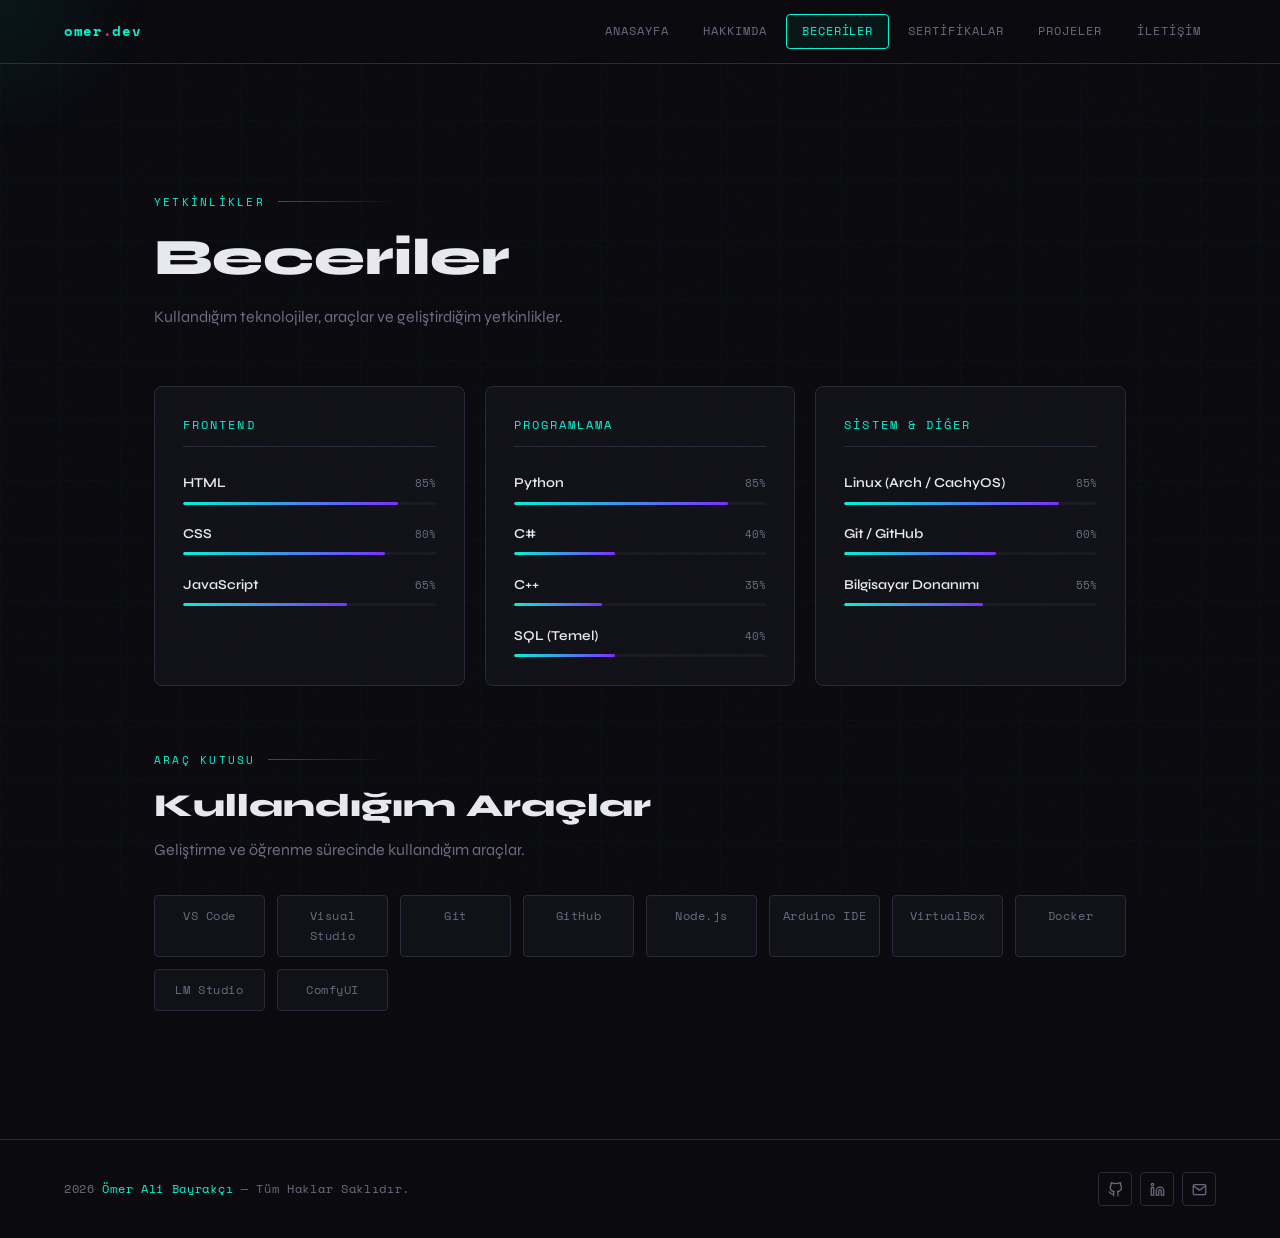
==== commit 756b5f8f: "feat: update Python/Linux skill levels and tech ticker on blog" ====
--- a/beceriler.html
+++ b/beceriler.html
@@ -1,4 +1,4 @@
-﻿<!DOCTYPE html>
+<!DOCTYPE html>
 <html lang="tr">
 <head>
   <meta charset="UTF-8" />
@@ -68,9 +68,9 @@
         <div class="skill-item">
           <div class="skill-header">
             <span class="skill-name">Python</span>
-            <span class="skill-pct">45%</span>
+            <span class="skill-pct">85%</span>
           </div>
-          <div class="skill-bar-bg"><div class="skill-bar-fill" data-pct="45"></div></div>
+          <div class="skill-bar-bg"><div class="skill-bar-fill" data-pct="85"></div></div>
         </div>
 
         <div class="skill-item">
@@ -105,10 +105,10 @@
 
         <div class="skill-item">
           <div class="skill-header">
-            <span class="skill-name">Linux (Temel)</span>
-            <span class="skill-pct">50%</span>
+            <span class="skill-name">Linux (Arch / CachyOS)</span>
+            <span class="skill-pct">85%</span>
           </div>
-          <div class="skill-bar-bg"><div class="skill-bar-fill" data-pct="50"></div></div>
+          <div class="skill-bar-bg"><div class="skill-bar-fill" data-pct="85"></div></div>
         </div>
 
         <div class="skill-item">
